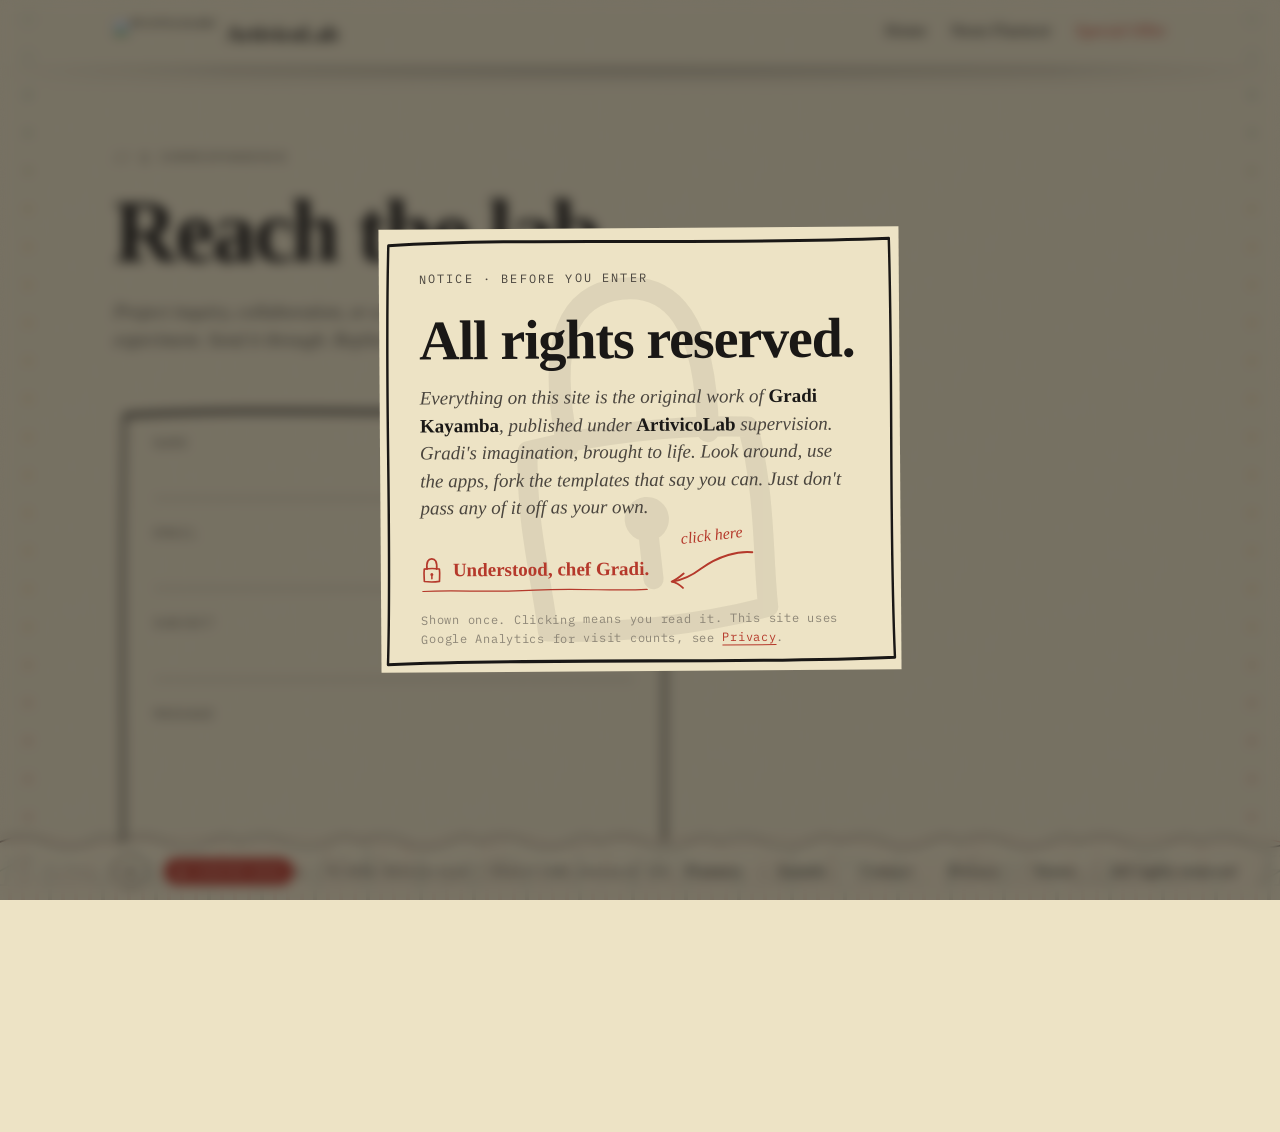
==== contact.html @ 4cc71adc "Sounds page SEO: title, description, structured data, FAQ, license Title and description written for" ====
<!DOCTYPE html>
<html lang="en">
<head>
    <!-- Google tag (gtag.js) -->
    <script async src="https://www.googletagmanager.com/gtag/js?id=G-WMW68GE9TM"></script>
    <script>
      window.dataLayer = window.dataLayer || [];
      function gtag(){dataLayer.push(arguments);}
      gtag('js', new Date());

      gtag('config', 'G-WMW68GE9TM');
    </script>

    <meta charset="UTF-8">
    <!-- IP-GATE:START Visitor Scan demo, launched by the visitor. See CLAUDE.md -->
    <script src="assets/js/ip-gate.js?v=20260930-1432"></script>
    <!-- IP-GATE:END -->
    <script>try{if(localStorage.getItem('artivicolab_gate_ack_v1')!=='1'){document.documentElement.classList.add('gate-pending');setTimeout(function(){document.documentElement.classList.remove('gate-pending')},6000)}}catch(e){}</script>
    <meta name="viewport" content="width=device-width, initial-scale=1.0">
    <meta name="description" content="Contact ArtivicoLab, Atlanta, Georgia–based web developer and programmer. Get in touch about static web apps, landing pages, or website templates.">
    <meta name="author" content="Gradi Kayamba">
    <meta name="geo.region" content="US-GA">
    <meta name="geo.placename" content="Atlanta, Georgia">
    <meta property="og:site_name" content="ArtivicoLab">
    <meta property="og:title" content="Contact, ArtivicoLab">
    <meta property="og:description" content="Reach the lab. Project inquiries, collaboration, and questions about published experiments.">
    <meta property="og:type" content="website">
    <meta property="og:url" content="https://artivicolab.com/contact.html">
    <meta property="og:image" content="https://artivicolab.com/assets/images/mascot.jpg">
    <meta property="og:locale" content="en_US">
    <title>Contact, ArtivicoLab</title>
    <link rel="canonical" href="https://artivicolab.com/contact.html">
    <link rel="icon" href="assets/images/logo.svg" type="image/svg+xml">
    <link rel="stylesheet" href="assets/css/normalize.css">
    <link rel="stylesheet" href="assets/css/styles.css?v=20260930-1432">
    <link rel="preconnect" href="https://fonts.googleapis.com">
    <link rel="preconnect" href="https://fonts.gstatic.com" crossorigin>
    <link href="https://fonts.googleapis.com/css2?family=Inter:wght@400;500;600;700&family=IBM+Plex+Mono:wght@400;500;600&display=swap" rel="stylesheet">
</head>
<body>
    <svg width="0" height="0" style="position:absolute" aria-hidden="true" focusable="false">
        <defs>
            <filter id="ink-jitter" x="-2%" y="-10%" width="104%" height="120%">
                <feTurbulence type="fractalNoise" baseFrequency="0.02" numOctaves="2" seed="3" result="noise">
                    <animate attributeName="baseFrequency" dur="2.4s" values="0.02;0.06;0.02" repeatCount="indefinite"/>
                </feTurbulence>
                <feDisplacementMap in="SourceGraphic" in2="noise" scale="2.4"/>
            </filter>
        </defs>
    </svg>

    <header class="header">
        <div class="container">
            <div class="logo">
                <a href="index.html">
                    <img src="assets/images/logo.svg" alt="ArtivicoLab">
                </a>
                <span class="logo-mark">ArtivicoLab</span>
            </div>
            <nav class="nav">
                <div class="hamburger" id="hamburger">
                    <span></span>
                    <span></span>
                    <span></span>
                </div>
                <div class="nav-menu" id="nav-menu">
                    <a href="index.html" class="ink-link">Home</a>
                    <a href="https://neonfluencer.artivicolab.com/" class="ink-link" target="_blank">Neon Fluencer</a>
                    <a href="https://offer.artivicolab.com" class="ink-link ink-link--warm" target="_blank">Special Offer</a>
                </div>
            </nav>
        </div>
    </header>

    <main class="container">
        <section class="contact-section">
            <p class="eyebrow">// § correspondence</p>
            <h1>Reach the lab.</h1>
            <p class="contact-intro">Project inquiry, collaboration, or a question about a published experiment. Send it through. Replies come from the maintainer.</p>
            <p class="contact-sent" id="contact-sent" hidden>Your mail app should be open with the message drafted. Hit send there and the lab has it.</p>
            <div class="contact-fallback" id="contact-fallback" hidden>
                <p>No mail app opened. Two other ways to send the same message:</p>
                <p>
                    <a id="contact-gmail" class="ink-link ink-link--warm" href="#" target="_blank" rel="noopener">Open in Gmail</a>
                    <span class="sep">&middot;</span>
                    <button type="button" id="contact-copy" class="ink-link contact-copy">Copy message and address</button>
                </p>
            </div>

            <form id="contact-form" class="contact-form" action="#" method="post" novalidate>
                <div class="form-group">
                    <label for="name">Name</label>
                    <input type="text" id="name" name="name" required autocomplete="name">
                </div>

                <div class="form-group">
                    <label for="email">Email</label>
                    <input type="email" id="email" name="email" required autocomplete="email">
                </div>

                <div class="form-group">
                    <label for="subject">Subject</label>
                    <input type="text" id="subject" name="subject" required>
                </div>

                <div class="form-group">
                    <label for="message">Message</label>
                    <textarea id="message" name="message" rows="5" required></textarea>
                </div>

                <button type="submit" class="submit-button">Submit</button>
                <p class="contact-hint">Submit opens your mail app with the message ready to send to the lab.</p>
            </form>
        </section>
    </main>

    <footer class="footer">
        <div class="beats-prog" aria-hidden="true"><div id="beatsProg"></div></div>
        <div class="container">
            <button class="beats-btn" id="beatsBtn" type="button" aria-label="Play beats" aria-pressed="false"><span id="beatsGlyph">&#9658;</span></button>
            <p class="footer-meta">&copy; 2026 ArtivicoLab &middot; Static-web research lab</p>
            <p class="footer-links">
                <a href="planners.html" class="ink-link">Planners</a>
                <span class="sep">&middot;</span>
                <a href="sounds.html" class="ink-link">Sounds</a>
                <span class="sep">&middot;</span>
                <a href="contact.html" class="ink-link">Contact</a>
                <span class="sep">&middot;</span>
                <a href="privacy.html" class="ink-link">Privacy</a>
                <span class="sep">&middot;</span>
                <a href="terms.html" class="ink-link">Terms</a>
                <span class="sep">&middot;</span>
                <a href="#" class="ink-link" data-gate-open>All rights reserved</a>
            </p>
        </div>
    </footer>

    <script src="assets/js/script.js?v=20260930-1432"></script>
    <script src="assets/js/hamburger.js?v=20260930-1432"></script>
    <script>
      // Submit hands the message to the visitor's mail app via mailto:.
      // If no mail app picks it up, a Gmail compose link and copy option appear.
      (function () {
        var TO = 'artivicolab@gmail.com';
        var form = document.getElementById('contact-form');
        var note = document.getElementById('contact-sent');
        var fallback = document.getElementById('contact-fallback');
        if (!form) return;

        form.addEventListener('submit', function (e) {
          e.preventDefault();
          if (!form.reportValidity()) return;
          var v = function (id) { return (document.getElementById(id).value || '').trim(); };
          var subject = v('subject') || 'Message from artivicolab.com';
          var body = 'Name: ' + v('name') + '\nEmail: ' + v('email') + '\n\n' + v('message');

          var mailto = 'mailto:' + TO + '?subject=' + encodeURIComponent(subject) + '&body=' + encodeURIComponent(body);
          var gmail = 'https://mail.google.com/mail/?view=cm&fs=1&to=' + encodeURIComponent(TO)
                    + '&su=' + encodeURIComponent(subject) + '&body=' + encodeURIComponent(body);

          var handed = false;
          var onBlur = function () { handed = true; };
          window.addEventListener('blur', onBlur);
          document.addEventListener('visibilitychange', onBlur);

          window.location.href = mailto;
          if (note) note.hidden = false;

          setTimeout(function () {
            window.removeEventListener('blur', onBlur);
            document.removeEventListener('visibilitychange', onBlur);
            if (handed || document.hidden) return;
            // Nothing took the mailto. Offer Gmail in the browser and a copy button.
            if (fallback) {
              fallback.hidden = false;
              var g = document.getElementById('contact-gmail');
              if (g) g.href = gmail;
              var c = document.getElementById('contact-copy');
              if (c) c.onclick = function () {
                var text = 'To: ' + TO + '\nSubject: ' + subject + '\n\n' + body;
                (navigator.clipboard ? navigator.clipboard.writeText(text) : Promise.reject())
                  .then(function () { c.textContent = 'Copied'; })
                  .catch(function () { c.textContent = 'Copy failed, select the text above'; });
              };
            }
          }, 1800);
        });
      })();
    </script>
    <script src="assets/js/gate.js?v=20260930-1432"></script>
    <script src="assets/js/beats.js?v=20260930-1432"></script>
</body>
</html>
---- assets/css/styles.css ----
/**
 * ArtivicoLab — canvas & ink stylesheet
 * Warm paper, bold serif display, hand-drawn SVG borders, hover-only ink animation.
 */

/* ─── Tokens ─────────────────────────────────────────────── */
:root {
    --paper:       #EDE3C5;
    --paper-warm:  #E5DAB7;
    --paper-card:  #F1E8CC;
    --ink:         #1A1816;
    --ink-soft:    #4A453E;
    --ink-faint:   #8C8576;
    --rule:        rgba(26, 24, 22, 0.16);
    --rule-strong: rgba(26, 24, 22, 0.42);
    --accent:      #B5392B;
    --accent-deep: #8A2818;
    --accent-cool: #2E5944;

    --font-sans:    'Inter', -apple-system, BlinkMacSystemFont, 'Segoe UI', sans-serif;
    --font-mono:    'IBM Plex Mono', ui-monospace, SFMono-Regular, Menlo, monospace;
    --font-display: 'Playfair Display', 'Times New Roman', Georgia, serif;

    --fs-xs:   12px;
    --fs-sm:   13px;
    --fs-md:   16px;
    --fs-lg:   19px;
    --fs-xl:   28px;
    --fs-2xl:  56px;
    --fs-3xl:  88px;

    --sp-xs: 8px;
    --sp-sm: 16px;
    --sp-md: 24px;
    --sp-lg: 40px;
    --sp-xl: 80px;

    --ease: cubic-bezier(.22,.61,.36,1);

    /* SVG card border — wobbly hand-drawn rectangle, stretches via preserveAspectRatio=none */
    --sketch-border:
        url("data:image/svg+xml;utf8,<svg xmlns='http://www.w3.org/2000/svg' viewBox='0 0 320 220' preserveAspectRatio='none'><path d='M6,8 C90,4 200,9 314,6 C316,80 313,150 316,214 C220,217 110,213 4,216 C7,150 3,80 6,8 Z' fill='none' stroke='%231A1816' stroke-width='1.5' stroke-linejoin='round' stroke-linecap='round'/></svg>");

    --sketch-border-hover:
        url("data:image/svg+xml;utf8,<svg xmlns='http://www.w3.org/2000/svg' viewBox='0 0 320 220' preserveAspectRatio='none'><path d='M5,9 C95,3 205,11 315,5 C317,82 312,150 317,215 C218,219 108,212 3,217 C8,148 2,82 5,9 Z' fill='none' stroke='%23B5392B' stroke-width='2' stroke-linejoin='round' stroke-linecap='round'/></svg>");

    /* Same hand-drawn frame, recolored, for the mascot's beat-synced color cycle */
    --sketch-border-green:
        url("data:image/svg+xml;utf8,<svg xmlns='http://www.w3.org/2000/svg' viewBox='0 0 320 220' preserveAspectRatio='none'><path d='M6,8 C90,4 200,9 314,6 C316,80 313,150 316,214 C220,217 110,213 4,216 C7,150 3,80 6,8 Z' fill='none' stroke='%232E5944' stroke-width='2' stroke-linejoin='round' stroke-linecap='round'/></svg>");
    --sketch-border-gold:
        url("data:image/svg+xml;utf8,<svg xmlns='http://www.w3.org/2000/svg' viewBox='0 0 320 220' preserveAspectRatio='none'><path d='M6,8 C90,4 200,9 314,6 C316,80 313,150 316,214 C220,217 110,213 4,216 C7,150 3,80 6,8 Z' fill='none' stroke='%23C99A2E' stroke-width='2' stroke-linejoin='round' stroke-linecap='round'/></svg>");
    --sketch-border-violet:
        url("data:image/svg+xml;utf8,<svg xmlns='http://www.w3.org/2000/svg' viewBox='0 0 320 220' preserveAspectRatio='none'><path d='M6,8 C90,4 200,9 314,6 C316,80 313,150 316,214 C220,217 110,213 4,216 C7,150 3,80 6,8 Z' fill='none' stroke='%236B4FA0' stroke-width='2' stroke-linejoin='round' stroke-linecap='round'/></svg>");

    /* Hand-drawn underline (wobbly horizontal stroke) */
    --sketch-underline:
        url("data:image/svg+xml;utf8,<svg xmlns='http://www.w3.org/2000/svg' viewBox='0 0 200 10' preserveAspectRatio='none'><path d='M2,5 C30,2 60,8 100,4 C140,1 170,7 198,4' fill='none' stroke='%231A1816' stroke-width='1.5' stroke-linecap='round'/></svg>");

    --sketch-underline-warm:
        url("data:image/svg+xml;utf8,<svg xmlns='http://www.w3.org/2000/svg' viewBox='0 0 200 10' preserveAspectRatio='none'><path d='M2,5 C30,2 60,8 100,4 C140,1 170,7 198,4' fill='none' stroke='%23B5392B' stroke-width='2' stroke-linecap='round'/></svg>");
}

@media (prefers-color-scheme: dark) {
    :root {
        --paper:       #1A1614;
        --paper-warm:  #221C18;
        --paper-card:  #221C18;
        --ink:         #ECE3CC;
        --ink-soft:    #B5AC95;
        --ink-faint:   #6E6757;
        --rule:        rgba(236, 227, 204, 0.18);
        --rule-strong: rgba(236, 227, 204, 0.42);
        --accent:      #E76F5C;
        --accent-deep: #D04F3B;

        --sketch-border:
            url("data:image/svg+xml;utf8,<svg xmlns='http://www.w3.org/2000/svg' viewBox='0 0 320 220' preserveAspectRatio='none'><path d='M6,8 C90,4 200,9 314,6 C316,80 313,150 316,214 C220,217 110,213 4,216 C7,150 3,80 6,8 Z' fill='none' stroke='%23ECE3CC' stroke-width='1.5' stroke-linejoin='round' stroke-linecap='round'/></svg>");
        --sketch-border-hover:
            url("data:image/svg+xml;utf8,<svg xmlns='http://www.w3.org/2000/svg' viewBox='0 0 320 220' preserveAspectRatio='none'><path d='M5,9 C95,3 205,11 315,5 C317,82 312,150 317,215 C218,219 108,212 3,217 C8,148 2,82 5,9 Z' fill='none' stroke='%23E76F5C' stroke-width='2' stroke-linejoin='round' stroke-linecap='round'/></svg>");
        --sketch-underline:
            url("data:image/svg+xml;utf8,<svg xmlns='http://www.w3.org/2000/svg' viewBox='0 0 200 10' preserveAspectRatio='none'><path d='M2,5 C30,2 60,8 100,4 C140,1 170,7 198,4' fill='none' stroke='%23ECE3CC' stroke-width='1.5' stroke-linecap='round'/></svg>");
        --sketch-underline-warm:
            url("data:image/svg+xml;utf8,<svg xmlns='http://www.w3.org/2000/svg' viewBox='0 0 200 10' preserveAspectRatio='none'><path d='M2,5 C30,2 60,8 100,4 C140,1 170,7 198,4' fill='none' stroke='%23E76F5C' stroke-width='2' stroke-linecap='round'/></svg>");
    }
}

/* ─── Base ───────────────────────────────────────────────── */
* { box-sizing: border-box; margin: 0; padding: 0; }
html, body { overflow-x: hidden; max-width: 100vw; }
html { scroll-behavior: smooth; }

body {
    font-family: var(--font-sans);
    font-size: var(--fs-md);
    line-height: 1.6;
    color: var(--ink);
    background-color: var(--paper);
    /* Subtle paper grain via SVG noise */
    background-image: url("data:image/svg+xml;utf8,<svg xmlns='http://www.w3.org/2000/svg' width='200' height='200'><filter id='n'><feTurbulence type='fractalNoise' baseFrequency='0.85' numOctaves='2' stitchTiles='stitch'/><feColorMatrix values='0 0 0 0 0.10  0 0 0 0 0.08  0 0 0 0 0.04  0 0 0 0.08 0'/></filter><rect width='100%25' height='100%25' filter='url(%23n)'/></svg>");

    /* Make space for the sticky (fixed) footer so content isn't covered */
    padding-bottom: 64px;
}

a { color: var(--ink); text-decoration: none; }

img { max-width: 100%; height: auto; display: block; }

.container {
    width: 100%;
    max-width: 1100px;
    margin: 0 auto;
    padding: 0 var(--sp-md);
}

.canvas { padding-top: var(--sp-md); padding-bottom: var(--sp-xl); }

/* ─── Header ─────────────────────────────────────────────── */
.header {
    background-color: transparent;
    padding: var(--sp-sm) 0;
    position: sticky;
    top: 0;
    z-index: 100;
    backdrop-filter: blur(6px);
}

.header::after {
    content: "";
    position: absolute;
    left: 0;
    right: 0;
    bottom: 0;
    height: 1px;
    background: linear-gradient(90deg, transparent 0%, var(--rule-strong) 18%, var(--rule-strong) 82%, transparent 100%);
}

/* Soft ink shadow falling from the header onto the page */
.header::before {
    content: "";
    position: absolute;
    left: 0;
    right: 0;
    top: 100%;
    height: 22px;
    pointer-events: none;
    background:
        radial-gradient(60% 100% at 50% 0%, rgba(26, 24, 22, 0.16), rgba(26, 24, 22, 0) 70%),
        linear-gradient(180deg, rgba(26, 24, 22, 0.10), rgba(26, 24, 22, 0) 100%);
    /* Fade the ends so the shadow has no hard edges */
    -webkit-mask-image: linear-gradient(90deg, transparent 0%, #000 18%, #000 82%, transparent 100%);
    mask-image: linear-gradient(90deg, transparent 0%, #000 18%, #000 82%, transparent 100%);
}

.header .container {
    display: flex;
    justify-content: space-between;
    align-items: center;
}

.logo {
    display: flex;
    align-items: center;
    gap: 10px;
}

.logo a { line-height: 0; }
.logo img { height: 28px; width: auto; }

.logo-mark {
    font-family: var(--font-display);
    font-weight: 700;
    font-size: 22px;
    letter-spacing: -0.01em;
    color: var(--ink);
}

/* ─── Navigation ─────────────────────────────────────────── */
.nav {
    display: flex;
    align-items: center;
    position: relative;
}

.nav-menu {
    display: flex;
    align-items: center;
    gap: var(--sp-md);
}

/* Hand-drawn underlined "ink links" — underline draws in on hover */
.ink-link {
    position: relative;
    font-family: var(--font-display);
    font-weight: 400;
    font-size: 17px;
    color: var(--ink);
    padding-bottom: 6px;
    background-image: var(--sketch-underline);
    background-repeat: no-repeat;
    background-position: 0 100%;
    background-size: 0% 6px;
    transition: background-size 0.45s var(--ease), color 0.2s var(--ease);
}

.ink-link:hover {
    background-size: 100% 6px;
    color: var(--ink);
}

.ink-link--warm {
    color: var(--accent);
    background-image: var(--sketch-underline-warm);
}

.ink-link--warm:hover { color: var(--accent-deep); }

.hamburger {
    display: none;
    flex-direction: column;
    cursor: pointer;
    padding: 5px;
    gap: 4px;
}

.hamburger span {
    width: 22px;
    height: 2px;
    background-color: var(--ink);
    transition: 0.2s;
}

.hamburger.active span:nth-child(1) { transform: rotate(-45deg) translate(-4px, 5px); }
.hamburger.active span:nth-child(2) { opacity: 0; }
.hamburger.active span:nth-child(3) { transform: rotate(45deg) translate(-4px, -5px); }

/* ─── Intro (hero) ───────────────────────────────────────── */
.intro {
    padding: var(--sp-xl) 0 var(--sp-lg);
    position: relative;
    display: grid;
    grid-template-columns: minmax(0, 1.35fr) minmax(0, 1fr);
    gap: var(--sp-lg);
    align-items: center;
}

.intro-text { min-width: 0; }

.intro-mascot {
    position: relative;
    margin: 0;
    align-self: center;
    justify-self: center;
    max-width: 460px;
    width: 100%;
    padding: 18px 18px 14px;
    background-image: var(--sketch-border);
    background-repeat: no-repeat;
    background-size: 100% 100%;
    transition: transform 0.6s var(--ease), background-image 0.2s var(--ease);
    overflow: visible;
}

.intro-mascot img {
    width: 100%;
    height: auto;
    display: block;
    transition: filter 0.2s var(--ease);
}

.intro-mascot:hover {
    transform: rotate(-0.6deg);
    background-image: var(--sketch-border-hover);
}
.intro-mascot:hover img { filter: url(#ink-jitter); }

/* While the beats player is running, the frame bops on the beat and the
   SAME hand-drawn border cycles through the site's accent colors, no extra
   ring added around it. background-image can't be smoothly interpolated,
   so mascot-recolor jumps between four recolored copies of the existing
   --sketch-border SVG at each quarter-beat, using steps(1) to hold each
   color instead of trying (and failing) to fade between images.
   transition is switched off here because a transition and a keyframe
   animation fighting over the same `transform` property is what made the
   motion stutter instead of read as a wave. */
html.sound-playing .intro-mascot {
    transition: none;
    transform-origin: 50% 50%;
    animation:
        mascot-wave calc(var(--beat, 0.714s) * 2) ease-in-out infinite,
        mascot-recolor calc(var(--beat, 0.714s) * 6) steps(1) infinite;
}

@keyframes mascot-wave {
    0%, 100% { transform: rotate(-0.6deg) translateY(0)    scale(1); }
    25%      { transform: rotate(0.9deg)  translateY(-3px) scale(1.012); }
    50%      { transform: rotate(-0.3deg) translateY(1px)  scale(0.996); }
    75%      { transform: rotate(0.7deg)  translateY(-2px) scale(1.008); }
}

@keyframes mascot-recolor {
    0%   { background-image: var(--sketch-border-hover); }
    25%  { background-image: var(--sketch-border-green); }
    50%  { background-image: var(--sketch-border-gold); }
    75%  { background-image: var(--sketch-border-violet); }
    100% { background-image: var(--sketch-border-hover); }
}

@media (prefers-reduced-motion: reduce) {
    html.sound-playing .intro-mascot { animation: none; transition: transform 0.6s var(--ease), background-image 0.2s var(--ease); }
}

.mascot-caption {
    margin-top: var(--sp-sm);
    text-align: center;
    display: flex;
    flex-direction: column;
    gap: 4px;
}

.mascot-caption-tag {
    font-family: var(--font-mono);
    font-size: 11px;
    text-transform: uppercase;
    letter-spacing: 0.18em;
    color: var(--ink-faint);
}

.mascot-caption-tag em {
    font-style: italic;
    text-transform: none;
    letter-spacing: 0;
    color: var(--ink-soft);
}

.mascot-caption-line {
    font-family: var(--font-display);
    font-style: italic;
    font-size: var(--fs-md);
    color: var(--ink-soft);
    letter-spacing: 0.005em;
}

/* ─── Smoke wisps drifting around the mascot border ──────── */
.smoke {
    position: absolute;
    width: 48px;
    height: 120px;
    pointer-events: none;
    opacity: 0;
    background-repeat: no-repeat;
    background-position: center;
    background-size: contain;
    background-image: url("data:image/svg+xml;utf8,<svg xmlns='http://www.w3.org/2000/svg' viewBox='0 0 40 120'><path d='M20,118 C10,100 30,82 20,64 C10,46 30,28 20,10 C18,7 22,4 20,2' fill='none' stroke='%231A1816' stroke-width='1.4' stroke-linecap='round'/></svg>");
    will-change: transform, opacity;
}

/* Slightly varied wisp shape for visual rhythm */
.smoke--t2,
.smoke--r2,
.smoke--b2,
.smoke--l2 {
    background-image: url("data:image/svg+xml;utf8,<svg xmlns='http://www.w3.org/2000/svg' viewBox='0 0 40 120'><path d='M22,118 C32,98 14,80 22,62 C32,42 14,24 22,6' fill='none' stroke='%231A1816' stroke-width='1.2' stroke-linecap='round'/></svg>");
}

/* Top edge — drift upward */
.smoke--t1 { top: -100px; left: 15%;  animation: smoke-up 7s 0.0s infinite ease-out; }
.smoke--t2 { top: -110px; left: 45%;  animation: smoke-up 8s 1.4s infinite ease-out; }
.smoke--t3 { top: -100px; left: 72%;  animation: smoke-up 6.5s 2.6s infinite ease-out; }

/* Right edge — drift up-right */
.smoke--r1 { top: 20%;    right: -50px; animation: smoke-right 9s 0.6s infinite ease-out; }
.smoke--r2 { bottom: 25%; right: -50px; animation: smoke-right 8.5s 3.2s infinite ease-out; }

/* Bottom edge — drift downward */
.smoke--b1 { bottom: -110px; left: 25%;  transform: scaleY(-1); animation: smoke-down 8s 1.0s infinite ease-out; }
.smoke--b2 { bottom: -100px; left: 65%;  transform: scaleY(-1); animation: smoke-down 7.5s 3.8s infinite ease-out; }

/* Left edge — drift up-left */
.smoke--l1 { top: 30%;    left: -50px; animation: smoke-left 9.5s 1.8s infinite ease-out; }
.smoke--l2 { bottom: 18%; left: -50px; animation: smoke-left 8s 4.2s infinite ease-out; }

@keyframes smoke-up {
    0%   { opacity: 0;    transform: translateY(0)    scale(0.85); }
    18%  { opacity: 0.45; }
    65%  { opacity: 0.3;  }
    100% { opacity: 0;    transform: translateY(-90px) scale(1.25); }
}

@keyframes smoke-down {
    0%   { opacity: 0;    transform: scaleY(-1) translateY(0)    scale(0.85); }
    18%  { opacity: 0.4;  }
    100% { opacity: 0;    transform: scaleY(-1) translateY(-90px) scale(1.2); }
}

@keyframes smoke-right {
    0%   { opacity: 0;    transform: rotate(90deg)  translateY(0)    scale(0.85); }
    18%  { opacity: 0.4;  }
    100% { opacity: 0;    transform: rotate(90deg)  translateY(-80px) scale(1.2); }
}

@keyframes smoke-left {
    0%   { opacity: 0;    transform: rotate(-90deg) translateY(0)    scale(0.85); }
    18%  { opacity: 0.4;  }
    100% { opacity: 0;    transform: rotate(-90deg) translateY(-80px) scale(1.2); }
}

@media (prefers-reduced-motion: reduce) {
    .smoke { animation: none; opacity: 0; }
}

.eyebrow {
    font-family: var(--font-mono);
    font-size: var(--fs-xs);
    text-transform: uppercase;
    letter-spacing: 0.18em;
    color: var(--ink-soft);
    margin-bottom: var(--sp-md);
}

.display {
    font-family: var(--font-display);
    font-weight: 900;
    font-size: var(--fs-3xl);
    line-height: 0.95;
    letter-spacing: -0.025em;
    color: var(--ink);
    margin-bottom: var(--sp-lg);
}

.display:hover { filter: url(#ink-jitter); }

.lede,
.contact-intro {
    font-family: var(--font-display);
    font-style: italic;
    font-size: var(--fs-lg);
    line-height: 1.45;
    color: var(--ink-soft);
    max-width: 56ch;
    margin-bottom: var(--sp-md);
}

.signature {
    font-family: var(--font-display);
    font-style: italic;
    font-size: var(--fs-md);
    color: var(--ink-faint);
}

/* ─── Section headings ───────────────────────────────────── */
.section-heading {
    font-family: var(--font-display);
    font-weight: 700;
    font-size: var(--fs-xl);
    color: var(--ink);
    margin-top: var(--sp-xl);
    margin-bottom: var(--sp-xs);
    padding-top: var(--sp-md);
    border-top: 1px solid var(--rule);
    display: flex;
    align-items: baseline;
    gap: var(--sp-md);
    flex-wrap: wrap;
    letter-spacing: -0.01em;
}

.section-tag {
    font-family: var(--font-mono);
    font-size: var(--fs-xs);
    text-transform: uppercase;
    letter-spacing: 0.18em;
    color: var(--ink-faint);
    font-weight: 500;
}

.section-title {
    background-image: var(--sketch-underline);
    background-repeat: no-repeat;
    background-position: 0 100%;
    background-size: 0% 8px;
    padding-bottom: 8px;
    transition: background-size 0.6s var(--ease);
}

.section-heading:hover .section-title { background-size: 100% 8px; }

.section-sub {
    color: var(--ink-soft);
    font-family: var(--font-display);
    font-style: italic;
    font-size: var(--fs-md);
    margin-bottom: var(--sp-md);
    max-width: 60ch;
}

/* ─── Services (sketch cards) ────────────────────────────── */
.services { margin-bottom: var(--sp-lg); }

.services-grid {
    display: grid;
    grid-template-columns: repeat(auto-fit, minmax(280px, 1fr));
    gap: var(--sp-md);
    margin-top: var(--sp-md);
}

.sketch-card {
    position: relative;
    padding: var(--sp-md) var(--sp-md) var(--sp-md);
    background: transparent;
    background-image: var(--sketch-border);
    background-repeat: no-repeat;
    background-size: 100% 100%;
    transition: background-image 0.2s var(--ease), transform 0.3s var(--ease);
}

.sketch-card:hover {
    background-image: var(--sketch-border-hover);
    transform: translateY(-3px) rotate(-0.3deg);
}

.sketch-card:nth-child(3n+2) { transform: rotate(0.4deg); }
.sketch-card:nth-child(3n+3) { transform: rotate(-0.3deg); }
.sketch-card:nth-child(3n+2):hover { transform: translateY(-3px) rotate(0deg); }
.sketch-card:nth-child(3n+3):hover { transform: translateY(-3px) rotate(0.2deg); }

.card-corner {
    position: absolute;
    top: 12px;
    right: 18px;
    font-family: var(--font-display);
    font-style: italic;
    font-size: 22px;
    color: var(--ink-faint);
}

.sketch-card h3 {
    font-family: var(--font-display);
    font-weight: 700;
    font-size: 26px;
    color: var(--ink);
    margin-bottom: var(--sp-xs);
    letter-spacing: -0.01em;
}

.sketch-card:hover h3 { filter: url(#ink-jitter); }

.sketch-card p {
    color: var(--ink-soft);
    font-size: var(--fs-md);
    line-height: 1.55;
}

/* ─── Gallery ────────────────────────────────────────────── */
.gallery-section { margin-bottom: var(--sp-lg); }

.gallery {
    display: grid;
    grid-template-columns: repeat(auto-fill, minmax(300px, 1fr));
    gap: var(--sp-md);
    margin-top: var(--sp-md);
}

.gallery-item {}

.card {
    display: block;
    position: relative;
    padding: 14px;
    background: transparent;
    background-image: var(--sketch-border);
    background-repeat: no-repeat;
    background-size: 100% 100%;
    height: 100%;
    transition: background-image 0.2s var(--ease), transform 0.3s var(--ease);
}

.gallery-item:nth-child(4n+1) .card { transform: rotate(-0.3deg); }
.gallery-item:nth-child(4n+2) .card { transform: rotate(0.4deg); }
.gallery-item:nth-child(4n+3) .card { transform: rotate(-0.2deg); }
.gallery-item:nth-child(4n+4) .card { transform: rotate(0.3deg); }

.card:hover,
.card.touch-active {
    background-image: var(--sketch-border-hover);
    transform: translateY(-4px) rotate(0deg);
    text-decoration: none;
}

.card-image {
    position: relative;
    height: 180px;
    overflow: hidden;
    background-color: var(--paper-warm);
    margin-bottom: var(--sp-sm);
}

.card-image img {
    width: 100%;
    height: 100%;
    object-fit: cover;
    transition: transform 0.6s var(--ease), filter 0.4s var(--ease);
    filter: saturate(0.85) contrast(0.96);
}

.card:hover .card-image img,
.card.touch-active .card-image img {
    transform: scale(1.04);
    filter: saturate(1) contrast(1);
}

.card-badge {
    position: absolute;
    top: 10px;
    left: 10px;
    padding: 4px 10px;
    font-family: var(--font-mono);
    font-size: 10px;
    font-weight: 600;
    letter-spacing: 0.16em;
    text-transform: uppercase;
    color: var(--paper);
    background-color: var(--ink);
}

.card-badge--app { background-color: var(--accent); }
.card-badge--template { background-color: var(--ink); }

.card-content { padding: 0 var(--sp-xs) var(--sp-xs); }

.card-header {
    display: flex;
    justify-content: space-between;
    align-items: baseline;
    margin-bottom: 6px;
    gap: var(--sp-sm);
}

.card-header h3 {
    font-family: var(--font-display);
    font-weight: 700;
    font-size: 22px;
    color: var(--ink);
    margin: 0;
    letter-spacing: -0.01em;
    line-height: 1.15;
}

.card:hover .card-header h3 { filter: url(#ink-jitter); }

.card-date {
    font-family: var(--font-mono);
    font-size: 11px;
    color: var(--ink-faint);
    white-space: nowrap;
    letter-spacing: 0.12em;
}

.card-content p {
    color: var(--ink-soft);
    font-size: var(--fs-sm);
    line-height: 1.5;
    margin-bottom: var(--sp-sm);
}

.card-tech-preview {
    display: flex;
    flex-wrap: wrap;
    gap: 6px;
}

.tech-badge {
    font-family: var(--font-mono);
    font-size: 10px;
    letter-spacing: 0.12em;
    text-transform: uppercase;
    padding: 2px 8px;
    border: 1px solid var(--rule-strong);
    color: var(--ink-soft);
    background: transparent;
}

.tech-badge.more {
    border-style: dashed;
    color: var(--ink-faint);
}

/* ─── Showcase page ──────────────────────────────────────── */
.showcase-details {
    padding-top: var(--sp-lg);
    padding-bottom: var(--sp-md);
}

.showcase-details h1 {
    font-family: var(--font-display);
    font-weight: 900;
    font-size: var(--fs-2xl);
    color: var(--ink);
    margin-bottom: var(--sp-sm);
    letter-spacing: -0.02em;
    line-height: 1.0;
}

.showcase-details .description {
    color: var(--ink-soft);
    font-family: var(--font-display);
    font-style: italic;
    font-size: var(--fs-lg);
    line-height: 1.45;
    max-width: 60ch;
    margin-bottom: var(--sp-lg);
}

.metadata-container {
    position: relative;
    padding: var(--sp-md);
    background-image: var(--sketch-border);
    background-repeat: no-repeat;
    background-size: 100% 100%;
    margin-bottom: var(--sp-lg);
}

.metadata-header {
    display: flex;
    justify-content: space-between;
    align-items: baseline;
    border-bottom: 1px dashed var(--rule);
    padding-bottom: var(--sp-sm);
    margin-bottom: var(--sp-md);
    gap: var(--sp-sm);
    flex-wrap: wrap;
}

.metadata-header h3 {
    font-family: var(--font-display);
    font-weight: 700;
    font-size: var(--fs-lg);
    color: var(--ink);
    letter-spacing: -0.005em;
}

.created-date {
    font-family: var(--font-mono);
    font-size: var(--fs-xs);
    color: var(--ink-faint);
    letter-spacing: 0.1em;
}

.metadata-grid {
    display: grid;
    grid-template-columns: repeat(auto-fit, minmax(180px, 1fr));
    gap: var(--sp-md);
}

.metadata-label {
    font-family: var(--font-mono);
    font-size: var(--fs-xs);
    text-transform: uppercase;
    letter-spacing: 0.12em;
    color: var(--ink-faint);
    margin-bottom: 4px;
}

.metadata-value {
    color: var(--ink);
    font-size: var(--fs-md);
    font-family: var(--font-display);
}

.tech-stack {
    display: flex;
    flex-wrap: wrap;
    gap: 6px;
}

.tech-tag {
    font-family: var(--font-mono);
    font-size: 11px;
    letter-spacing: 0.1em;
    text-transform: uppercase;
    padding: 3px 10px;
    border: 1px solid var(--rule-strong);
    color: var(--ink-soft);
}

.back-button {
    position: relative;
    display: inline-block;
    font-family: var(--font-display);
    font-size: 17px;
    padding: 6px 0;
    color: var(--ink);
    background-image: var(--sketch-underline);
    background-repeat: no-repeat;
    background-position: 0 100%;
    background-size: 100% 6px;
    transition: color 0.2s var(--ease);
}

.back-button:hover { color: var(--accent); background-image: var(--sketch-underline-warm); }

/* ─── Template preview frame ─────────────────────────────── */
.frame-section {
    width: 100%;
    border-top: 1px solid var(--rule);
    border-bottom: 1px solid var(--rule);
    background-color: var(--paper-warm);
}

.frame-bar {
    display: flex;
    justify-content: space-between;
    align-items: center;
    gap: var(--sp-sm);
    padding: 10px var(--sp-md);
    border-bottom: 1px solid var(--rule);
    background-color: var(--paper);
}
.frame-bar-left, .frame-bar-right { display: flex; align-items: center; gap: 10px; }
.frame-bar-right { gap: var(--sp-md); }

.frame-dot {
    width: 10px; height: 10px; border-radius: 50%;
    border: 1.5px solid var(--rule-strong);
}
.frame-dot:nth-child(1) { background-color: var(--accent); border-color: var(--accent); }

.frame-name {
    margin-left: 6px;
    font-family: var(--font-mono);
    font-size: var(--fs-xs);
    letter-spacing: 0.1em;
    text-transform: uppercase;
    color: var(--ink-soft);
}

.frame-btn {
    font-family: var(--font-display);
    font-weight: 700;
    font-size: 16px;
    padding: 6px 14px;
    background-color: var(--ink);
    color: var(--paper);
    border: 0;
    cursor: pointer;
    transition: background-color 0.2s var(--ease);
}
.frame-btn:hover { background-color: var(--accent); }

.frame-viewport { width: 100%; }

.website-frame {
    width: 100%;
    height: 85vh;
    min-height: 520px;
    border: 0;
    display: block;
    background: var(--paper-card);
}

/* Full view: the frame takes the whole viewport, bar stays on top */
.frame-section.is-full {
    position: fixed;
    inset: 0;
    z-index: 900;
    display: flex;
    flex-direction: column;
    border: 0;
    background-color: var(--paper);
}
.frame-section.is-full .frame-viewport { flex: 1; min-height: 0; }
.frame-section.is-full .website-frame { height: 100%; min-height: 0; }
body.frame-full-open { overflow: hidden; }
body.frame-full-open .footer { display: none; }

@media (max-width: 768px) {
    .frame-name { display: none; }
    .frame-bar-right { gap: var(--sp-sm); }
    .website-frame { height: 70vh; min-height: 420px; }
}

/* ─── Contact page ───────────────────────────────────────── */
.contact-section { padding: var(--sp-xl) 0 var(--sp-lg); }

.contact-section h1 {
    font-family: var(--font-display);
    font-weight: 900;
    font-size: var(--fs-3xl);
    color: var(--ink);
    margin-bottom: var(--sp-md);
    letter-spacing: -0.025em;
    line-height: 0.95;
}

.contact-section h1:hover { filter: url(#ink-jitter); }

.contact-intro { margin-bottom: var(--sp-lg); }
.contact-hint {
    margin-top: var(--sp-sm);
    font-family: var(--font-mono);
    font-size: var(--fs-xs);
    letter-spacing: 0.04em;
    color: var(--ink-faint);
}

.contact-fallback {
    margin: calc(-1 * var(--sp-sm)) 0 var(--sp-lg);
    padding: 12px 16px;
    max-width: 560px;
    font-family: var(--font-mono);
    font-size: var(--fs-sm);
    letter-spacing: 0.04em;
    color: var(--ink-soft);
    background-image: var(--sketch-border-hover);
    background-repeat: no-repeat;
    background-size: 100% 100%;
}
.contact-fallback p { margin-bottom: 8px; }
.contact-fallback .sep { margin: 0 8px; color: var(--ink-faint); }
.contact-copy { background: transparent; border: 0; cursor: pointer; font-size: 15px; }

.contact-sent {
    margin: calc(-1 * var(--sp-md)) 0 var(--sp-lg);
    padding: 12px 16px;
    max-width: 560px;
    font-family: var(--font-mono);
    font-size: var(--fs-sm);
    letter-spacing: 0.04em;
    color: var(--accent-cool);
    background-image: var(--sketch-border);
    background-repeat: no-repeat;
    background-size: 100% 100%;
}

.contact-form {
    position: relative;
    max-width: 560px;
    padding: var(--sp-lg);
    background-image: var(--sketch-border);
    background-repeat: no-repeat;
    background-size: 100% 100%;
}

.form-group { margin-bottom: var(--sp-md); }

.form-group label {
    display: block;
    font-family: var(--font-mono);
    font-size: var(--fs-xs);
    text-transform: uppercase;
    letter-spacing: 0.14em;
    color: var(--ink-soft);
    margin-bottom: 6px;
}

.form-group input,
.form-group textarea {
    width: 100%;
    padding: 10px 0;
    border: 0;
    border-bottom: 1.5px solid var(--rule-strong);
    background-color: transparent;
    color: var(--ink);
    font-family: var(--font-sans);
    font-size: var(--fs-md);
    transition: border-color 0.2s var(--ease);
}

.form-group input:focus,
.form-group textarea:focus {
    outline: 0;
    border-bottom-color: var(--accent);
}

.form-group textarea { resize: vertical; min-height: 100px; font-family: inherit; }

.submit-button {
    position: relative;
    font-family: var(--font-display);
    font-weight: 700;
    font-size: 19px;
    padding: 10px 0;
    background-color: transparent;
    color: var(--ink);
    border: 0;
    cursor: pointer;
    background-image: var(--sketch-underline);
    background-repeat: no-repeat;
    background-position: 0 100%;
    background-size: 0% 6px;
    transition: background-size 0.45s var(--ease), color 0.2s var(--ease);
}

.submit-button:hover {
    background-size: 100% 6px;
    color: var(--accent);
    background-image: var(--sketch-underline-warm);
}

/* ─── Legal pages (privacy, terms) ───────────────────────── */
.legal { padding-bottom: var(--sp-xl); }

.legal-section {
    padding: var(--sp-xl) 0 var(--sp-lg);
    max-width: 68ch;
}

.legal-heading {
    font-family: var(--font-display);
    font-weight: 900;
    font-size: var(--fs-3xl);
    color: var(--ink);
    line-height: 0.95;
    letter-spacing: -0.02em;
    margin-bottom: var(--sp-xs);
}

.legal-heading:hover { filter: url(#ink-jitter); }

.legal-updated {
    font-family: var(--font-mono);
    font-size: var(--fs-xs);
    text-transform: uppercase;
    letter-spacing: 0.14em;
    color: var(--ink-faint);
    margin-bottom: var(--sp-lg);
}

.legal-section h2 {
    font-family: var(--font-display);
    font-weight: 700;
    font-size: 26px;
    color: var(--ink);
    margin-top: var(--sp-lg);
    margin-bottom: var(--sp-xs);
    letter-spacing: -0.01em;
}

.legal-section p {
    color: var(--ink-soft);
    font-size: var(--fs-md);
    line-height: 1.65;
    margin-bottom: var(--sp-sm);
}

.legal-section p strong {
    color: var(--ink);
    font-weight: 600;
}

.legal-section code {
    font-family: var(--font-mono);
    font-size: 0.9em;
    padding: 1px 6px;
    background-color: rgba(26, 24, 22, 0.06);
    border-radius: var(--radius-sm);
    color: var(--ink);
}

/* ─── Footer ─────────────────────────────────────────────── */
.footer {
    /* Sticky to viewport bottom — always visible while scrolling */
    position: fixed;
    bottom: 0;
    left: 0;
    right: 0;
    z-index: 90;
    border-top: 0;
    padding: 12px 0;
    background-color: var(--paper);
    backdrop-filter: blur(6px);
}

.footer .container {
    display: flex;
    justify-content: space-between;
    align-items: center;
    flex-wrap: nowrap;
    gap: var(--sp-sm);
}
.footer-links { white-space: nowrap; }
.footer-meta { white-space: nowrap; }
.footer .ink-link { font-size: 15px; }
@media (max-width: 900px) {
    .footer .container { flex-wrap: wrap; }
    .footer-links { white-space: normal; }
}

.footer-meta,
.footer-links {
    font-family: var(--font-mono);
    font-size: var(--fs-xs);
    color: var(--ink-soft);
    letter-spacing: 0.06em;
}

.footer .sep { margin: 0 6px; color: var(--ink-faint); }

/* Footer watermark wave */
.footer { position: fixed; overflow: hidden; }
.footer .container { position: relative; z-index: 1; }

.footer-wave {
    position: absolute;
    left: 0;
    right: 0;
    top: 50%;
    transform: translateY(-50%);
    pointer-events: none;
    z-index: 0;
    overflow: hidden;
    white-space: nowrap;
}
.footer-wave-track {
    display: inline-flex;
    gap: 48px;
    padding-right: 48px;
    animation: fw-scroll 60s linear infinite;
    will-change: transform;
}
.fw-word {
    display: inline-block;
    font-family: var(--font-display);
    font-style: italic;
    font-weight: 900;
    font-size: 46px;
    line-height: 1;
    letter-spacing: -0.01em;
    color: var(--ink);
    opacity: 0.06;
    animation: fw-bob 2.6s ease-in-out infinite;
    animation-delay: calc(var(--i) * -0.26s);
}
@keyframes fw-scroll { from { transform: translateX(0); } to { transform: translateX(-50%); } }
@keyframes fw-bob {
    0%, 100% { transform: translateY(5px) rotate(-1.5deg); }
    50%      { transform: translateY(-5px) rotate(1.5deg); }
}
/* Footer wavy top edge: two hand-drawn wave strokes drifting at different speeds */
.footer { overflow: visible; }
.footer-edge {
    position: absolute;
    left: 0; right: 0;
    top: -9px;
    height: 18px;
    pointer-events: none;
    z-index: 3;
    background-image:
        url("data:image/svg+xml;utf8,<svg xmlns='http://www.w3.org/2000/svg' viewBox='0 0 120 18' preserveAspectRatio='none'><path d='M0,9 C15,2 30,2 45,9 S75,16 90,9 S105,2 120,9' fill='none' stroke='%231A1816' stroke-width='1.6' stroke-linecap='round' opacity='0.55'/></svg>"),
        url("data:image/svg+xml;utf8,<svg xmlns='http://www.w3.org/2000/svg' viewBox='0 0 160 18' preserveAspectRatio='none'><path d='M0,9 C20,4 40,4 60,9 S100,14 120,9 S140,4 160,9' fill='none' stroke='%23B5392B' stroke-width='1.2' stroke-linecap='round' opacity='0.35'/></svg>");
    background-repeat: repeat-x, repeat-x;
    background-size: 120px 18px, 160px 18px;
    background-position: 0 0, 0 0;
    animation: fe-drift 6s linear infinite, fe-bob 3.2s ease-in-out infinite;
}
@keyframes fe-drift {
    to { background-position: -120px 0, 160px 0; }
}
@keyframes fe-bob {
    0%, 100% { transform: translateY(0); }
    50%      { transform: translateY(2px); }
}
html.sound-playing .footer-edge { animation-duration: 2.4s, 1.4s; }
@media (prefers-color-scheme: dark) {
    .footer-edge {
        background-image:
            url("data:image/svg+xml;utf8,<svg xmlns='http://www.w3.org/2000/svg' viewBox='0 0 120 18' preserveAspectRatio='none'><path d='M0,9 C15,2 30,2 45,9 S75,16 90,9 S105,2 120,9' fill='none' stroke='%23ECE3CC' stroke-width='1.6' stroke-linecap='round' opacity='0.55'/></svg>"),
            url("data:image/svg+xml;utf8,<svg xmlns='http://www.w3.org/2000/svg' viewBox='0 0 160 18' preserveAspectRatio='none'><path d='M0,9 C20,4 40,4 60,9 S100,14 120,9 S140,4 160,9' fill='none' stroke='%23E76F5C' stroke-width='1.2' stroke-linecap='round' opacity='0.35'/></svg>");
    }
}
@media (prefers-reduced-motion: reduce) { .footer-edge { animation: none; } }

/* Footer beats player */
.footer .container { gap: var(--sp-sm); }
.beats-btn {
    flex-shrink: 0;
    width: 34px; height: 34px;
    border-radius: 50%;
    border: 1.5px solid var(--ink);
    background: transparent;
    color: var(--ink);
    cursor: pointer;
    font-size: 11px;
    line-height: 1;
    display: inline-flex; align-items: center; justify-content: center;
    margin-right: 6px;
    transition: background-color 0.2s var(--ease), color 0.2s var(--ease), border-color 0.2s var(--ease);
}
.beats-btn:hover { background-color: var(--ink); color: var(--paper); }
html.sound-playing .beats-btn { background-color: var(--accent); border-color: var(--accent); color: var(--paper); }
.beats-btn:active { transform: translateY(1px); }

.beats-prog { position: absolute; top: 0; left: 0; right: 0; height: 2px; background: transparent; z-index: 2; }
.beats-prog > div { height: 100%; width: 0; background: var(--accent); transition: width 0.12s linear; }

/* When the beat plays, the watermark layers come alive */
html.sound-playing .footer-beat span { opacity: 0.32; }
html.sound-playing .footer-soundwave { opacity: 0.5; }
html.sound-playing .fw-word { opacity: 0.1; }
.footer-beat span, .footer-soundwave, .fw-word { transition: opacity 0.6s var(--ease); }

/* Footer sound picker: hover, long-press, or the chevron opens it */
.beats-wrap { position: relative; display: inline-flex; align-items: center; flex-shrink: 0; }
.beats-chevron {
    width: 18px; height: 34px;
    margin-left: -4px; margin-right: 6px;
    border: 0; background: transparent; padding: 0;
    color: var(--ink-soft); font-size: 12px; line-height: 1;
    cursor: pointer;
    transition: color 0.2s var(--ease), transform 0.2s var(--ease);
}
.beats-chevron:hover, .beats-wrap.is-open .beats-chevron { color: var(--ink); }
.beats-wrap.is-open .beats-chevron { transform: rotate(180deg); }
.beats-menu {
    position: absolute;
    left: 0; bottom: calc(100% + 12px);
    min-width: 230px;
    padding: 8px;
    background: var(--paper-card);
    border: 1.5px solid var(--ink);
    box-shadow: 4px 4px 0 var(--ink);
    z-index: 6;
    display: none;
}
.beats-wrap.is-open .beats-menu { display: block; }
.beats-menu::after {
    content: ""; position: absolute; left: 12px; bottom: -8px;
    width: 12px; height: 12px;
    background: var(--paper-card);
    border-right: 1.5px solid var(--ink); border-bottom: 1.5px solid var(--ink);
    transform: rotate(45deg);
}
.beats-menu-title {
    font-family: var(--font-mono);
    font-size: 10px; letter-spacing: 0.16em; text-transform: uppercase;
    color: var(--ink-faint);
    margin: 4px 8px 6px;
}
.beats-menu [data-track-pick] {
    display: flex; flex-direction: column; align-items: flex-start; gap: 1px;
    width: 100%; text-align: left;
    padding: 7px 10px 7px 22px;
    border: 0; background: transparent; cursor: pointer;
    color: var(--ink);
    position: relative;
}
.beats-menu [data-track-pick]::before {
    content: ""; position: absolute; left: 8px; top: 13px;
    width: 7px; height: 7px; border-radius: 50%;
    border: 1.5px solid var(--ink-faint);
}
.beats-menu [data-track-pick].is-current::before { background: var(--ink); border-color: var(--ink); }
.beats-menu [data-track-pick].is-playing::before { background: var(--accent); border-color: var(--accent); }
.beats-menu [data-track-pick]:hover, .beats-menu [data-track-pick]:focus-visible { background: rgba(26, 24, 22, 0.07); outline: none; }
.beats-menu-name { font-family: var(--font-display); font-weight: 700; font-size: 16px; line-height: 1.1; }
.beats-menu-meta { font-family: var(--font-mono); font-size: 10px; letter-spacing: 0.08em; text-transform: uppercase; color: var(--ink-faint); }
.beats-menu-more { display: block; margin: 6px 8px 2px; font-size: 13px; }
@media (prefers-reduced-motion: reduce) { .beats-chevron { transition: none; } }

/* ─── Sounds page (sounds.html) ──────────────────────────── */
.sound-list { list-style: none; padding: 0; margin: var(--sp-lg) 0 0; max-width: 68ch; }
.sound-card {
    display: grid;
    grid-template-columns: 52px 1fr auto;
    grid-template-areas: "play head dl" "play body dl";
    column-gap: var(--sp-md);
    row-gap: 6px;
    align-items: center;
    padding: var(--sp-md) 0;
    border-top: 1.5px solid var(--rule-strong);
}
.sound-card:last-child { border-bottom: 1.5px solid var(--rule-strong); }
.sound-play {
    grid-area: play;
    width: 52px; height: 52px;
    border-radius: 50%;
    border: 1.5px solid var(--ink);
    background: transparent;
    color: var(--ink);
    cursor: pointer;
    font-size: 15px;
    line-height: 1;
    display: inline-flex; align-items: center; justify-content: center;
    transition: background-color 0.2s var(--ease), color 0.2s var(--ease), border-color 0.2s var(--ease);
}
.sound-play:hover { background-color: var(--ink); color: var(--paper); }
.sound-card.is-playing .sound-play { background-color: var(--accent); border-color: var(--accent); color: var(--paper); }
.sound-card.is-playing .sound-play { animation: sound-pulse calc(var(--beat, 0.714s) * 2) ease-in-out infinite; }
@keyframes sound-pulse { 0%, 100% { transform: scale(1); } 50% { transform: scale(1.06); } }
.sound-head { grid-area: head; display: flex; align-items: baseline; gap: var(--sp-sm); flex-wrap: wrap; }
.sound-name {
    font-family: var(--font-display);
    font-weight: 700;
    font-size: 26px;
    color: var(--ink);
    letter-spacing: -0.01em;
    margin: 0;
}
.sound-meta {
    font-family: var(--font-mono);
    font-size: var(--fs-xs);
    text-transform: uppercase;
    letter-spacing: 0.14em;
    color: var(--ink-faint);
}
.sound-card.is-current .sound-meta::after { content: " · in the footer"; color: var(--accent); }
.sound-blurb { grid-area: body; color: var(--ink-soft); font-size: var(--fs-md); line-height: 1.6; margin: 0; }
.sound-dl {
    grid-area: dl;
    font-family: var(--font-display);
    font-weight: 700;
    font-size: 16px;
    padding: 8px 16px;
    background-color: var(--ink);
    color: var(--paper);
    border: 0;
    cursor: pointer;
    white-space: nowrap;
    transition: background-color 0.2s var(--ease);
}
.sound-dl:hover { background-color: var(--accent); }
.sound-dl:disabled { background-color: var(--ink-faint); cursor: progress; }
.sound-card--mix { grid-template-areas: "play head dl" "play body dl" "play ctl dl"; }
.mix-controls { grid-area: ctl; display: flex; align-items: center; gap: 8px; flex-wrap: wrap; margin-top: 4px; }
.mix-btn {
    font-family: var(--font-mono);
    font-size: var(--fs-sm);
    padding: 6px 12px;
    border: 1.5px solid var(--ink);
    background: transparent;
    color: var(--ink);
    cursor: pointer;
    transition: background-color 0.2s var(--ease), color 0.2s var(--ease);
}
.mix-btn:hover { background-color: var(--ink); color: var(--paper); }
.mix-btn--shuffle { text-transform: uppercase; letter-spacing: 0.1em; }
.mix-jump { font-family: var(--font-mono); font-size: var(--fs-sm); color: var(--ink-soft); display: inline-flex; align-items: center; gap: 6px; }
.mix-jump input {
    width: 4.2em;
    font: inherit; font-size: 16px;
    padding: 4px 6px;
    border: 1.5px solid var(--rule-strong);
    background: var(--paper-card);
    color: var(--ink);
    text-align: center;
}
.mix-jump input:focus { outline: none; border-color: var(--ink); }
@media (max-width: 600px) {
    .sound-card { grid-template-columns: 52px 1fr; grid-template-areas: "play head" "body body" "dl dl"; }
    .sound-card--mix { grid-template-areas: "play head" "body body" "ctl ctl" "dl dl"; }
    .sound-dl { justify-self: start; margin-top: 4px; }
}
@media (prefers-reduced-motion: reduce) { .sound-card.is-playing .sound-play { animation: none; } }

/* Studio page (unlisted): the hundred-row mix table */
.mix-table { list-style: none; padding: 0; margin: var(--sp-md) 0 var(--sp-lg); max-width: 68ch; }
.mix-row {
    display: grid;
    grid-template-columns: 34px 3ch 1fr auto;
    align-items: center;
    gap: 12px;
    padding: 8px 0;
    border-top: 1px solid var(--rule);
}
.mix-row:last-child { border-bottom: 1px solid var(--rule); }
.mix-row-play {
    width: 34px; height: 34px; border-radius: 50%;
    border: 1.5px solid var(--ink); background: transparent; color: var(--ink);
    font-size: 11px; line-height: 1; cursor: pointer;
    display: inline-flex; align-items: center; justify-content: center;
}
.mix-row-play:hover { background: var(--ink); color: var(--paper); }
.mix-row.is-playing .mix-row-play { background: var(--accent); border-color: var(--accent); color: var(--paper); }
.mix-row.is-current .mix-row-num { color: var(--accent); }
.mix-row-num { font-family: var(--font-mono); font-size: var(--fs-sm); color: var(--ink-faint); text-align: right; }
.mix-row-text { font-size: var(--fs-sm); color: var(--ink-soft); line-height: 1.45; }
.mix-row-text strong { color: var(--ink); font-weight: 600; }
.mix-row-dl {
    font-family: var(--font-mono); font-size: var(--fs-xs); letter-spacing: 0.08em;
    padding: 5px 9px; border: 1.5px solid var(--ink); background: transparent; color: var(--ink); cursor: pointer;
}
.mix-row-dl:hover { background: var(--ink); color: var(--paper); }
.mix-row-dl:disabled { color: var(--ink-faint); border-color: var(--ink-faint); cursor: progress; }
@media (max-width: 600px) {
    .mix-row { grid-template-columns: 34px 3ch 1fr; grid-template-areas: "play num text" "dl dl dl"; }
    .mix-row-dl { grid-area: dl; justify-self: start; }
}

/* Footer beat: equalizer bars + soundwave line, faint like the text */
.footer-beat {
    position: absolute;
    left: 0; right: 0; bottom: 0;
    height: 100%;
    display: flex;
    align-items: flex-end;
    justify-content: space-between;
    padding: 0 8px;
    pointer-events: none;
    z-index: 0;
    animation: fb-thump 0.5s ease-in-out infinite;
    transform-origin: bottom center;
}
.footer-beat span {
    flex: 0 0 auto;
    width: 4px;
    height: 100%;
    background-color: var(--accent);
    opacity: 0.09;
    transform: scaleY(var(--h));
    transform-origin: bottom;
    animation: fb-bar var(--d) ease-in-out var(--delay) infinite alternate;
}
.footer-beat span:nth-child(4n) { background-color: var(--ink); }
@keyframes fb-bar {
    from { transform: scaleY(calc(var(--h) * 0.25)); }
    to   { transform: scaleY(var(--h)); }
}
@keyframes fb-thump {
    0%, 100% { transform: scaleY(1); }
    12%      { transform: scaleY(1.06); }
}

.footer-soundwave {
    position: absolute;
    left: 0; right: 0; top: 50%;
    height: 40px;
    transform: translateY(-50%);
    pointer-events: none;
    z-index: 0;
    color: var(--accent-cool);
    opacity: 0.16;
}
.footer-soundwave svg { width: 100%; height: 100%; display: block; }
.footer-soundwave path {
    stroke-dasharray: 40 24;
    animation: fb-flow 2.2s linear infinite;
}
@keyframes fb-flow { to { stroke-dashoffset: -128; } }

@media (prefers-reduced-motion: reduce) {
    .footer-wave-track, .fw-word, .footer-beat, .footer-beat span, .footer-soundwave path { animation: none; }
}


/* ─── Entry notice (first visit) ─────────────────────────── */
/* Pre-paint cover: set by an inline head script before the page renders,
   removed by gate.js once the overlay is on screen. Prevents any flash of site. */
html.gate-pending::before {
    content: "";
    position: fixed;
    inset: 0;
    z-index: 999;
    background-color: var(--paper);
}

/* IP-GATE:START temporary, added 2026-09-18, remove by 2026-09-20. See CLAUDE.md */
/* ─── Client-side IP gate, arcade block screen ───────────── */
/* Pre-paint cover, set inline before first render, removed by ip-gate.js
   once the visitor's IP has been checked. Sits above everything else. */


/* ─── Verification scan overlay ──────────────────────────── */
.ipscan {
    position: fixed;
    inset: 0;
    z-index: 100001;
    display: flex;
    align-items: center;
    justify-content: center;
    padding: 24px;
    overflow-y: auto;
    -webkit-overflow-scrolling: touch;
    background:
        radial-gradient(ellipse at 50% 50%, rgba(53,240,255,.09), transparent 60%),
        #050810;
    color: #7FE9F5;
    font-family: ui-monospace, SFMono-Regular, Menlo, monospace;
    transition: opacity .4s ease, transform .4s ease;
}
.ipscan-out { opacity: 0; transform: scale(1.04); }

.ipscan-grid {
    position: absolute; inset: 0; pointer-events: none; opacity: .35;
    background-image:
        linear-gradient(rgba(53,240,255,.10) 1px, transparent 1px),
        linear-gradient(90deg, rgba(53,240,255,.10) 1px, transparent 1px);
    background-size: 44px 44px;
    animation: ipscan-drift 8s linear infinite;
}
@keyframes ipscan-drift { to { background-position: 44px 44px; } }

.ipscan-scan {
    position: absolute; inset: 0; pointer-events: none;
    background:
        repeating-linear-gradient(0deg, rgba(0,0,0,.30) 0 1px, transparent 1px 3px),
        radial-gradient(ellipse at center, transparent 55%, rgba(0,0,0,.7) 100%);
}

.ipscan-hex {
    position: absolute; top: 0; right: 14px; pointer-events: none;
    font-size: 10px; line-height: 1.5; white-space: pre;
    color: rgba(53,240,255,.16);
}

.ipscan-inner { position: relative; z-index: 1; text-align: center; width: 100%; max-width: 440px; min-width: 0; }

/* Radar */
.ipscan-radar {
    position: relative; width: 132px; height: 132px; margin: 0 auto 26px;
    border-radius: 50%; border: 2px solid rgba(53,240,255,.4);
    box-shadow: 0 0 24px rgba(53,240,255,.25), inset 0 0 24px rgba(53,240,255,.12);
}
.ipscan-ring {
    position: absolute; inset: 18px; border-radius: 50%;
    border: 1px solid rgba(53,240,255,.28);
}
.ipscan-ring2 { inset: 40px; }

.ipscan-radar--bg {
    position: absolute;
    left: 50%;
    top: 50%;
    width: min(74vmin, 540px);
    height: min(74vmin, 540px);
    margin: 0;
    transform: translate(-50%, -50%);
    opacity: .3;
    pointer-events: none;
    z-index: 0;
    border-width: 1px;
    box-shadow: 0 0 80px rgba(53,240,255,.18), inset 0 0 90px rgba(53,240,255,.07);
}
/* Fixed insets do not scale, so the big one uses proportional rings. */
.ipscan-radar--bg .ipscan-ring  { inset: 13%; }
.ipscan-radar--bg .ipscan-ring2 { inset: 27%; }
.ipscan-radar--bg .ipscan-ring3 { inset: 40%; }
.ipscan-radar--bg .ipscan-sweep { animation-duration: 3.6s; opacity: .8; }
.ipscan-sweep {
    position: absolute; inset: 0; border-radius: 50%;
    background: conic-gradient(from 0deg, rgba(53,240,255,.55), rgba(53,240,255,0) 70deg);
    animation: ipscan-spin 1.5s linear infinite;
}
@keyframes ipscan-spin { to { transform: rotate(360deg); } }
.ipscan-cross {
    position: absolute; left: 0; right: 0; top: 50%; height: 1px;
    background: rgba(53,240,255,.25);
}
.ipscan-cross-v { left: 50%; right: auto; top: 0; bottom: 0; width: 1px; height: auto; }

.ipscan-title {
    font-size: 14px; letter-spacing: .28em; color: #35F0FF;
    text-shadow: 0 0 14px rgba(53,240,255,.6); margin-bottom: 22px;
}
.ipscan-dots::after {
    content: ''; animation: ipscan-dots 1.2s steps(4) infinite;
}
@keyframes ipscan-dots {
    0% { content: ''; } 25% { content: '.'; } 50% { content: '..'; } 75% { content: '...'; }
}

/* Header row, fixed above the steps so nothing below it jumps. */
.ipscan-head {
    display: flex;
    align-items: baseline;
    justify-content: space-between;
    gap: 12px;
    padding-bottom: 9px;
    margin-bottom: 16px;
    border-bottom: 1px solid rgba(53,240,255,.22);
}

.ipscan-stepname {
    font-size: 8px;
    letter-spacing: .26em;
    color: rgba(127,233,245,.62);
    text-align: left;
}

.ipscan-timer {
    flex: 0 0 auto;
    font-size: 17px;
    letter-spacing: .08em;
    color: #B6FF3D;
    text-shadow: 0 0 16px rgba(182,255,61,.55);
    font-variant-numeric: tabular-nums;
}

/* One step at a time. The wrapper reserves the height so the footer
   stays put as the steps swap. */
.ipscan-steps {
    display: flex;
    align-items: center;
    justify-content: center;
    min-height: clamp(300px, 46vh, 400px);
    margin-bottom: 16px;
}

.ipscan-step { display: none; width: 100%; }
.ipscan-step.is-on { display: block; animation: ipscan-step-in .45s ease-out; }

@keyframes ipscan-step-in {
    from { opacity: 0; transform: translateY(10px); }
    to   { opacity: 1; transform: translateY(0); }
}

/* Status line, one entry at a time rather than a scrolling box. */
.ipscan-logline {
    display: flex;
    gap: 8px;
    font-size: 10px;
    letter-spacing: .12em;
    min-height: 14px;
    margin-bottom: 12px;
    color: rgba(127,233,245,.8);
    text-align: left;
}

.ipscan-iplabel {
    font-size: 9px;
    letter-spacing: .3em;
    color: rgba(127,233,245,.55);
    margin-bottom: 8px;
}

.ipscan-ip {
    font-size: 15px;
    letter-spacing: .06em;
    color: #35F0FF;
    text-shadow: 0 0 16px rgba(53,240,255,.6);
    margin-bottom: 20px;
    min-height: 22px;
    word-break: break-all;
    line-break: anywhere;
    line-height: 1.5;
}
.ipscan-ip-wait { opacity: .35; letter-spacing: .3em; font-size: 11px; }

/* Each character drops in, then the whole string keeps rippling. */
.ipscan-ip-char {
    display: inline-block;
    opacity: 1;
    animation:
        ipscan-char-in .28s cubic-bezier(.22,.61,.36,1) backwards,
        ipscan-ip-wave 1.5s ease-in-out infinite;
    animation-delay: 0s, calc(var(--i) * .07s);
}
@keyframes ipscan-char-in {
    from { opacity: 0; transform: translateY(-10px) scale(1.5); filter: blur(3px); }
    to   { opacity: 1; transform: translateY(0) scale(1); filter: blur(0); }
}
@keyframes ipscan-ip-wave {
    0%, 100% { transform: translateY(0);    color: #35F0FF; }
    50%      { transform: translateY(-7px); color: #B6FF3D; }
}

/* The readout of everything the visitor's browser just told us. */
.ipscan-dossier {
    text-align: left;
    height: clamp(280px, 44vh, 380px);
    overflow: hidden;
    max-width: 100%;
    margin-bottom: 18px;
    border-top: 1px solid rgba(53,240,255,.22);
    border-bottom: 1px solid rgba(53,240,255,.22);
    padding: 10px 0;
    -webkit-mask-image: linear-gradient(180deg, transparent 0, #000 18%, #000 100%);
    mask-image: linear-gradient(180deg, transparent 0, #000 18%, #000 100%);
}

.ipscan-row {
    display: flex;
    align-items: baseline;
    gap: 12px;
    min-width: 0;
    padding: 5px 0;
    animation: ipscan-in .26s ease-out;
}

.ipscan-row-key {
    flex: 0 0 auto;
    min-width: 118px;
    font-size: 9px;
    letter-spacing: .22em;
    color: rgba(127,233,245,.6);
}

.ipscan-row-val {
    flex: 1 1 auto;
    min-width: 0;
    font-size: 16px;
    letter-spacing: .02em;
    color: #B6FF3D;
    text-shadow: 0 0 14px rgba(182,255,61,.45);
    overflow-wrap: anywhere;
    line-break: anywhere;
    text-align: right;
}

/* Values land character by character, same trick as the IP. */
.ipscan-row-char {
    display: inline-block;
    white-space: pre;
    opacity: 1;
    animation: ipscan-char-in .3s cubic-bezier(.22,.61,.36,1) backwards;
    animation-delay: calc(var(--i) * .018s);
}

/* Museum placard for the specimen currently being examined. */
.ipscan-specimen {
    max-width: 380px;
    margin: 0 auto 14px;
    padding: 12px 16px 13px;
    border: 1px solid rgba(182,255,61,.3);
    background: rgba(182,255,61,.045);
}

.ipscan-specimen-kicker {
    font-size: 10px;
    letter-spacing: .3em;
    color: rgba(182,255,61,.55);
    margin-bottom: 7px;
}

.ipscan-specimen-name {
    font-family: 'Playfair Display', Georgia, serif;
    font-style: italic;
    font-size: 31px;
    line-height: 1.1;
    color: #B6FF3D;
    text-shadow: 0 0 18px rgba(182,255,61,.4);
    margin-bottom: 6px;
}

.ipscan-specimen-sub {
    font-size: 13px;
    line-height: 1.65;
    letter-spacing: .06em;
    color: rgba(127,233,245,.72);
}

/* Out of lives: the continue screen asks for the magic word. */
.ipgate-word {
    max-width: 320px;
    margin: 6px auto 18px;
    padding: 18px 16px 16px;
    border: 3px solid #B6FF3D;
    background: rgba(182,255,61,.06);
    box-shadow: 0 0 26px rgba(182,255,61,.22);
}
.ipgate-word.is-good { border-color: #FFD34D; box-shadow: 0 0 34px rgba(255,211,77,.4); }
.ipgate-word.is-shake { animation: ipgate-shake .38s ease-in-out; }

@keyframes ipgate-shake {
    10%, 90% { transform: translateX(-3px); }
    30%, 70% { transform: translateX(5px); }
    50%      { transform: translateX(-5px); }
}

.ipgate-word-label {
    font-size: 11px;
    letter-spacing: .2em;
    color: #FFD34D;
    margin-bottom: 10px;
    animation: ipgate-blink 1.1s steps(1) infinite;
}
@keyframes ipgate-blink { 50% { opacity: .35; } }

.ipgate-word-hint {
    font-size: 8px;
    line-height: 2.1;
    letter-spacing: .12em;
    color: rgba(127,233,245,.8);
    margin-bottom: 14px;
}

.ipgate-word-tiles {
    display: flex;
    justify-content: center;
    flex-wrap: wrap;
    gap: 6px;
    margin-bottom: 14px;
}
.ipgate-word-tiles span {
    display: inline-block;
    min-width: 26px;
    padding: 7px 4px;
    border: 2px solid rgba(255,211,77,.7);
    background: rgba(255,211,77,.1);
    color: #FFD34D;
    font-size: 13px;
    letter-spacing: 0;
}

.ipgate-word-input {
    display: block;
    width: 100%;
    box-sizing: border-box;
    padding: 12px 10px;
    margin-bottom: 12px;
    border: 2px solid rgba(53,240,255,.6);
    background: rgba(5,8,16,.8);
    color: #35F0FF;
    font-family: inherit;
    /* Never below 16px. Safari on iOS zooms the page in on focus for
       anything smaller, and it does not zoom back out afterwards. */
    font-size: 16px;
    letter-spacing: .24em;
    text-align: center;
    text-transform: lowercase;
    border-radius: 0;
    -webkit-appearance: none;
    appearance: none;
}
.ipgate-word-input:focus {
    outline: none;
    border-color: #B6FF3D;
    box-shadow: 0 0 18px rgba(182,255,61,.35);
}
.ipgate-word-input::placeholder { color: rgba(53,240,255,.3); letter-spacing: .2em; }

.ipgate-word-go {
    display: block;
    width: 100%;
    padding: 12px 10px;
    border: 0;
    background: #B6FF3D;
    color: #06131A;
    font-family: inherit;
    font-size: 11px;
    letter-spacing: .26em;
    cursor: pointer;
}
.ipgate-word-go:hover, .ipgate-word-go:focus-visible { background: #FFD34D; outline: none; }

.ipgate-word-msg {
    min-height: 14px;
    margin-top: 12px;
    font-size: 8px;
    line-height: 1.9;
    letter-spacing: .12em;
}
.ipgate-word-msg.is-bad  { color: #FF4D6D; }
.ipgate-word-msg.is-good { color: #FFD34D; }

/* Countdown badge shown while a guest pass is running. */
.ipgate-pass {
    position: fixed;
    top: 12px;
    right: 12px;
    z-index: 100002;
    display: flex;
    align-items: baseline;
    gap: 9px;
    padding: 8px 12px;
    border: 2px solid #B6FF3D;
    background: rgba(5,8,16,.92);
    box-shadow: 0 0 20px rgba(182,255,61,.3);
    font-family: ui-monospace, SFMono-Regular, Menlo, monospace;
    pointer-events: none;
}
.ipgate-pass-label {
    font-size: 8px;
    letter-spacing: .2em;
    color: rgba(182,255,61,.75);
}
.ipgate-pass-clock {
    font-size: 15px;
    letter-spacing: .06em;
    color: #B6FF3D;
    font-variant-numeric: tabular-nums;
}
.ipgate-pass.is-low { border-color: #FF4D6D; box-shadow: 0 0 22px rgba(255,77,109,.4); }
.ipgate-pass.is-low .ipgate-pass-clock { color: #FF4D6D; animation: ipgate-blink .7s steps(1) infinite; }
.ipgate-pass.is-out { opacity: 0; transition: opacity .6s ease; }

.ipgate-curator {
    margin-top: 20px;
    font-size: 8px;
    line-height: 2.2;
    letter-spacing: .22em;
    color: rgba(127,233,245,.5);
}
.ipgate-curator b { color: #B6FF3D; letter-spacing: .26em; font-weight: 400; }

.ipscan-specimen-rule {
    height: 1px;
    margin: 12px auto;
    background: rgba(182,255,61,.28);
}

.ipscan-specimen-org {
    font-size: 10px;
    letter-spacing: .2em;
    color: rgba(182,255,61,.6);
    margin-bottom: 6px;
}

.ipscan-specimen-curator {
    font-size: 15px;
    letter-spacing: .05em;
    color: rgba(127,233,245,.9);
    margin-bottom: 6px;
}
.ipscan-specimen-curator b {
    color: #B6FF3D;
    font-weight: 600;
    letter-spacing: .1em;
    text-shadow: 0 0 14px rgba(182,255,61,.45);
}

.ipscan-specimen-acc {
    font-size: 11px;
    letter-spacing: .14em;
    color: rgba(127,233,245,.45);
    font-variant-numeric: tabular-nums;
}

/* Fine print, at the size the genre demands. Lean in and squint. */
.ipscan-fineprint {
    font-size: 5px;
    line-height: 1.45;
    letter-spacing: 0;
    text-align: justify;
    color: rgba(127,233,245,.3);
    max-width: 320px;
    margin: 0 auto 18px;
}

.ipscan-log p { animation: ipscan-in .22s ease-out; display: flex; gap: 8px; }
.ipscan-caret { color: #B6FF3D; }
.ipscan-ok { margin-left: auto; color: #B6FF3D; opacity: .9; }
@keyframes ipscan-in { from { opacity: 0; transform: translateX(-8px); } }

.ipscan-bar {
    height: 8px; border: 1px solid rgba(53,240,255,.5); background: rgba(53,240,255,.06);
}
.ipscan-bar-fill {
    height: 100%; width: 0%;
    background: linear-gradient(90deg, #35F0FF, #B6FF3D);
    box-shadow: 0 0 14px rgba(53,240,255,.7);
    transition: width .12s linear;
}
.ipscan-pct { font-size: 11px; letter-spacing: .2em; margin-top: 10px; color: #B6FF3D; }

.ipscan-note {
    margin-top: 16px;
    font-size: 12px;
    letter-spacing: .06em;
    color: rgba(127,233,245,.75);
    transition: opacity .26s ease;
    min-height: 16px;
}

.ipscan-verdict {
    margin-top: 20px; font-size: 16px; letter-spacing: .24em; min-height: 22px;
}
.ipscan-granted { color: #B6FF3D; text-shadow: 0 0 20px rgba(182,255,61,.8); animation: ipscan-pop .35s ease-out; }
.ipscan-refused { color: #FF3D7F; text-shadow: 0 0 20px rgba(255,61,127,.8); animation: ipscan-pop .35s ease-out; }
@keyframes ipscan-pop { from { transform: scale(.82); opacity: 0; } }

.ipscan-flash { animation: ipscan-flash .45s ease-out; }
@keyframes ipscan-flash {
    0% { background-color: #050810; }
    35% { background-color: #16301a; }
    100% { background-color: #050810; }
}
.ipscan-reject { animation: ipscan-shake .4s ease-out; }
@keyframes ipscan-shake {
    0%, 100% { transform: translateX(0); }
    20% { transform: translateX(-9px); } 40% { transform: translateX(8px); }
    60% { transform: translateX(-5px); } 80% { transform: translateX(4px); }
}

@media (prefers-reduced-motion: reduce) {
    .ipscan-grid, .ipscan-sweep, .ipscan-dots::after, .ipscan-log p,
    .ipscan-granted, .ipscan-refused, .ipscan-flash, .ipscan-reject,
    .ipscan-ip-char, .ipscan-row, .ipscan-row-char { animation: none; }
}

/* While a demo screen is open the page behind it must not scroll, but it
   keeps its own layout and colour, because the visitor is going back to it. */
html.ipdemo-locked,
html.ipdemo-locked body { overflow: hidden; }

.ipdemo-overlay,
.ipdemo-outro {
    position: fixed;
    inset: 0;
    z-index: 100000;
    animation: ipdemo-in .32s ease-out;
}
.ipdemo-overlay.is-leaving,
.ipdemo-outro.is-leaving { opacity: 0; transition: opacity .3s ease; }

@keyframes ipdemo-in { from { opacity: 0; } }

/* Way out of the refusal screen. Deliberately plain and unmissable. */
.ipgate-exit {
    display: block;
    margin: 26px auto 0;
    padding: 13px 18px;
    max-width: 100%;
    border: 2px solid rgba(234,242,255,.5);
    background: transparent;
    color: rgba(234,242,255,.85);
    font-family: inherit;
    font-size: 8px;
    line-height: 1.8;
    letter-spacing: .16em;
    cursor: pointer;
}
.ipgate-exit:hover,
.ipgate-exit:focus-visible {
    border-color: #B6FF3D;
    color: #B6FF3D;
    outline: none;
}

/* The closing card, written on paper rather than in the arcade, because
   this is the lab talking, not the game. */
.ipdemo-outro {
    display: flex;
    align-items: center;
    justify-content: center;
    padding: 24px;
    background: rgba(11, 11, 22, .82);
    overflow-y: auto;
}

.ipdemo-outro-card {
    width: 100%;
    max-width: 520px;
    padding: 34px 34px 28px;
    background: var(--paper-card);
    color: var(--ink);
    border: 1px solid var(--rule-strong);
    box-shadow: 0 30px 70px rgba(0,0,0,.45);
}

.ipdemo-outro-kicker {
    font-family: var(--font-mono);
    font-size: 11px;
    letter-spacing: .3em;
    color: var(--ink-faint);
    margin-bottom: 14px;
}

.ipdemo-outro-title {
    font-family: var(--font-display);
    font-size: 38px;
    line-height: 1.08;
    margin-bottom: 18px;
}

.ipdemo-outro-body {
    font-size: 15px;
    line-height: 1.65;
    color: var(--ink-soft);
    margin-bottom: 14px;
}

.ipdemo-outro-actions {
    display: flex;
    flex-wrap: wrap;
    gap: 10px;
    margin: 22px 0 14px;
}

.ipdemo-btn {
    flex: 1 1 auto;
    padding: 13px 18px;
    border: 1.5px solid var(--ink);
    background: transparent;
    color: var(--ink);
    font-family: var(--font-mono);
    font-size: 13px;
    letter-spacing: .06em;
    cursor: pointer;
    transition: background-color .2s var(--ease), color .2s var(--ease);
}
.ipdemo-btn:hover,
.ipdemo-btn:focus-visible { background: var(--ink); color: var(--paper-card); outline: none; }

.ipdemo-btn--primary { background: var(--accent); border-color: var(--accent); color: #FFF; }
.ipdemo-btn--primary:hover,
.ipdemo-btn--primary:focus-visible { background: var(--accent-deep); border-color: var(--accent-deep); color: #FFF; }

.ipdemo-outro-note {
    font-family: var(--font-mono);
    font-size: 12px;
    line-height: 1.6;
    color: var(--ink-faint);
}

@media (max-width: 600px) {
    .ipdemo-outro-card { padding: 24px 20px 20px; }
    .ipdemo-outro-title { font-size: 28px; }
    .ipdemo-outro-body { font-size: 14px; }
    .ipdemo-outro-actions { flex-direction: column; }
}

.ipgate-arcade {
    position: fixed;
    inset: 0;
    z-index: 100000;
    overflow-y: auto;
    overflow-x: hidden;
    -webkit-overflow-scrolling: touch;
    background:
        radial-gradient(ellipse at 50% 0%, rgba(53,240,255,.10), transparent 55%),
        radial-gradient(ellipse at 50% 100%, rgba(255,61,127,.12), transparent 55%),
        #0B0B16;
    color: #EAF2FF;
    font-family: 'Press Start 2P', ui-monospace, Menlo, monospace;
}

/* CRT scanlines */
.ipgate-scan {
    position: fixed;
    inset: 0;
    pointer-events: none;
    background:
        repeating-linear-gradient(0deg, rgba(0,0,0,.28) 0 1px, transparent 1px 3px),
        radial-gradient(ellipse at center, transparent 55%, rgba(0,0,0,.6) 100%);
}

.ipgate-inner {
    position: relative;
    box-sizing: border-box;
    min-height: 100%;
    max-width: 620px;
    margin: 0 auto;
    padding: 40px 20px;
    display: flex;
    flex-direction: column;
    align-items: center;
    justify-content: center;
    text-align: center;
}
.ipgate-inner > * { max-width: 100%; }

.ipgate-over {
    font-size: 11px;
    color: #FFD93D;
    letter-spacing: 0.1em;
    margin-bottom: 14px;
    animation: ipgate-blink 1.1s steps(1) infinite;
}

.ipgate-denied {
    position: relative;
    font-size: clamp(18px, 5vw, 34px);
    line-height: 1.35;
    color: #FF3D7F;
    text-shadow: 3px 3px 0 rgba(255,61,127,.35), 0 0 22px rgba(255,61,127,.45);
    margin-bottom: 26px;
    animation: ipgate-glitch 2.6s steps(2) infinite;
}

@keyframes ipgate-glitch {
    0%, 92%, 100% { transform: translate(0, 0); }
    93%  { transform: translate(-3px, 1px); text-shadow: -3px 0 0 #35F0FF, 3px 0 0 #FF3D7F; }
    95%  { transform: translate(3px, -1px); text-shadow: 3px 0 0 #35F0FF, -3px 0 0 #FF3D7F; }
    97%  { transform: translate(-2px, 0); }
}

@keyframes ipgate-blink { 50% { opacity: 0.15; } }

/* Achievement unlocked banner */
.ipgate-ach {
    display: inline-flex;
    align-items: center;
    gap: 12px;
    text-align: left;
    padding: 12px 16px;
    margin-bottom: 26px;
    border: 3px solid #FFD93D;
    background: rgba(255,217,61,.07);
    box-shadow: 0 0 0 3px #0B0B16, 0 0 24px rgba(255,217,61,.25);
    animation: ipgate-pop .5s cubic-bezier(.22,.61,.36,1);
}
.ipgate-ach-icon { font-size: 20px; line-height: 1; }
.ipgate-ach-label { display: block; font-size: 7px; letter-spacing: .18em; color: #FFD93D; margin-bottom: 6px; }
.ipgate-ach-name { display: block; font-size: 11px; line-height: 1.5; }

@keyframes ipgate-pop {
    0%   { transform: scale(.7); opacity: 0; }
    60%  { transform: scale(1.06); opacity: 1; }
    100% { transform: scale(1); }
}

/* Player card */
.ipgate-card {
    text-align: left;
    display: inline-block;
    min-width: min(420px, 100%);
    padding: 18px 20px;
    margin-bottom: 26px;
    border: 3px solid #35F0FF;
    background: rgba(53,240,255,.05);
    box-shadow: 0 0 0 3px #0B0B16, 0 0 24px rgba(53,240,255,.22);
}
.ipgate-card-title {
    font-size: 8px;
    letter-spacing: .18em;
    color: #35F0FF;
    margin-bottom: 14px;
    padding-bottom: 10px;
    border-bottom: 2px solid rgba(53,240,255,.3);
}
.ipgate-card p { font-size: 8px; line-height: 2.4; display: flex; gap: 10px; }
.ipgate-card p span { flex: 0 0 96px; color: #6B7599; letter-spacing: .1em; }
.ipgate-card p b { font-weight: 400; color: #EAF2FF; overflow-wrap: anywhere; min-width: 0; }

/* Fake progress bar, permanently stuck */
.ipgate-bar-wrap { margin-bottom: 26px; }
.ipgate-bar-label { font-size: 7px; letter-spacing: .18em; color: #6B7599; margin-bottom: 10px; }
.ipgate-bar {
    height: 16px;
    border: 3px solid #EAF2FF;
    background: #0B0B16;
    max-width: 420px;
    margin: 0 auto;
}
.ipgate-bar-fill {
    height: 100%;
    width: 2%;
    background: repeating-linear-gradient(90deg, #B6FF3D 0 8px, #8FD62B 8px 10px);
    animation: ipgate-stuck 1.4s ease-in-out infinite;
}
@keyframes ipgate-stuck { 0%, 100% { width: 2%; } 50% { width: 4%; } }
.ipgate-bar-pct { font-size: 8px; color: #B6FF3D; margin-top: 10px; letter-spacing: .1em; }

/* Footer rescan button, sits beside the play button */
.ipgate-reset {
    flex-shrink: 0;
    margin-left: 10px;
    padding: 7px 13px;
    font-family: var(--font-mono);
    font-size: 10px;
    letter-spacing: .12em;
    text-transform: uppercase;
    color: var(--paper);
    background: var(--accent);
    border: 0;
    border-radius: 999px;
    cursor: pointer;
    white-space: nowrap;
    animation: ipgate-reset-pulse 2.4s ease-out infinite;
}
.ipgate-reset:hover { background: var(--accent-deep); }
.ipgate-reset:active { transform: translateY(1px); }
@keyframes ipgate-reset-pulse {
    0%   { box-shadow: 0 0 0 0 rgba(181,57,43,.55); }
    70%  { box-shadow: 0 0 0 11px rgba(181,57,43,0); }
    100% { box-shadow: 0 0 0 0 rgba(181,57,43,0); }
}

/* Retry button on the block screen */
.ipgate-retry {
    font-family: inherit;
    font-size: 10px;
    letter-spacing: .1em;
    line-height: 1.6;
    padding: 14px 18px;
    margin-bottom: 22px;
    color: #0B0B16;
    background: #B6FF3D;
    border: 3px solid #0B0B16;
    box-shadow: 0 0 0 3px #B6FF3D, 0 0 26px rgba(182,255,61,.45);
    cursor: pointer;
    transition: background-color .18s ease, box-shadow .18s ease, transform .1s ease;
}
.ipgate-retry:hover {
    background: #FFD93D;
    box-shadow: 0 0 0 3px #FFD93D, 0 0 28px rgba(255,217,61,.5);
}
.ipgate-retry:active { transform: translateY(2px); }

.ipgate-start {
    font-size: 10px;
    color: #FFD93D;
    letter-spacing: .06em;
    line-height: 1.8;
    margin-bottom: 14px;
    animation: ipgate-blink 1.1s steps(1) infinite;
}
.ipgate-coin { font-size: 7px; color: #6B7599; letter-spacing: .22em; margin-bottom: 26px; }

.ipgate-ua {
    font-family: ui-monospace, Menlo, monospace;
    font-size: 10px;
    line-height: 1.7;
    color: rgba(234,242,255,.28);
    max-width: 460px;
    overflow-wrap: anywhere;
}

@media (prefers-reduced-motion: reduce) {
    .ipgate-over, .ipgate-denied, .ipgate-ach, .ipgate-start, .ipgate-bar-fill,
    .ipgate-reset { animation: none; }
}
@media (max-width: 600px) {
    .ipgate-inner { padding: 28px 16px; }
    .ipgate-denied { font-size: 17px; }
    .ipgate-card { min-width: 0; width: 100%; padding: 14px; }
    .ipgate-start { line-height: 2; }
    .ipgate-card p { font-size: 7px; line-height: 2.2; gap: 8px; }
    .ipgate-card p span { flex-basis: 76px; }
    .ipgate-ach { padding: 10px 12px; gap: 10px; }
    .ipgate-ach-name { font-size: 9px; }
    .ipgate-start { font-size: 8px; }
    .ipgate-retry { font-size: 9px; padding: 12px 14px; }
    .ipgate-reset { font-size: 9px; padding: 6px 10px; margin-left: 8px; }
    .ipgate-word { max-width: 100%; padding: 15px 13px 13px; }
    .ipgate-word-label { font-size: 10px; }
    .ipgate-word-hint { font-size: 7px; }
    .ipgate-word-input { font-size: 16px; padding: 11px 8px; }
    .ipgate-word-tiles span { min-width: 22px; padding: 6px 3px; font-size: 12px; }

    /* Out of lives on a phone: drop the trophy case so the prompt, the
       tiles and the keyboard all share one screen without scrolling. */
    .ipgate-arcade.is-word .ipgate-ach,
    .ipgate-arcade.is-word .ipgate-card,
    .ipgate-arcade.is-word .ipgate-bar-wrap,
    .ipgate-arcade.is-word .ipgate-coin,
    .ipgate-arcade.is-word .ipgate-ua { display: none; }
    .ipgate-arcade.is-word .ipgate-inner { padding: 20px 16px; }
    .ipgate-arcade.is-word .ipgate-over { margin-bottom: 6px; }
    .ipgate-arcade.is-word .ipgate-denied { font-size: 15px; margin-bottom: 14px; }
    .ipgate-arcade.is-word .ipgate-curator { margin-top: 14px; }
    .ipgate-word-go { font-size: 10px; }
    .ipgate-pass { top: 8px; right: 8px; padding: 6px 10px; gap: 7px; }
    .ipgate-pass-clock { font-size: 13px; }
    .ipgate-ua { font-size: 9px; }
    .ipscan-hex { display: none; }
    .ipscan-radar--bg { width: 86vmin; height: 86vmin; opacity: .26; }
    .ipscan-title { font-size: 12px; letter-spacing: .2em; }
    .ipscan-timer { font-size: 15px; }
    .ipscan-stepname { font-size: 7px; letter-spacing: .18em; }
    .ipscan-steps { min-height: clamp(280px, 48vh, 360px); }
    .ipscan-logline { font-size: 9px; letter-spacing: .08em; }
    .ipscan-ip { font-size: 12px; }
    .ipscan-note { font-size: 11px; }
    .ipscan-dossier { height: 176px; }
    .ipscan-row { padding: 4px 0; gap: 8px; }
    .ipscan-row-key { min-width: 0; flex-basis: 84px; font-size: 7px; letter-spacing: .14em; }
    .ipscan-row-val { font-size: 12px; }
    .ipscan-specimen { max-width: 100%; padding: 11px 13px; }
    .ipscan-specimen-name { font-size: 26px; }
    .ipscan-specimen-sub { font-size: 12px; }
    .ipscan-specimen-curator { font-size: 13px; }
    .ipscan-specimen-kicker { font-size: 9px; }
    .ipscan-specimen-org { font-size: 9px; }
    .ipscan-specimen-acc { font-size: 10px; }
    .ipscan-specimen-rule { margin: 10px auto; }
    .ipscan-fineprint { font-size: 4.5px; max-width: 100%; }
}
/* Short phones cannot hold the whole arcade cabinet. Drop the decorations
   that carry no information so the card and the button still fit unscrolled. */
@media (max-width: 600px) and (max-height: 760px) {
    .ipgate-inner { padding: 18px 14px; }
    .ipgate-ua,
    .ipgate-coin { display: none; }
    .ipgate-ach { padding: 8px 10px; gap: 8px; }
    .ipgate-card { padding: 11px; }
    .ipgate-card p { line-height: 1.9; }
    .ipgate-denied { font-size: 15px; }
    .ipgate-bar-wrap { margin: 12px 0; }
    .ipgate-curator { margin-top: 12px; }
}

/* Very short phones, an SE sized screen. The fake firewall bar is the last
   pure decoration left, so it goes before anything that says something. */
@media (max-width: 600px) and (max-height: 620px) {
    .ipgate-bar-wrap { display: none; }
    .ipgate-over { margin-bottom: 4px; }
}

/* IP-GATE:END */

html.gate-open, body.gate-open { overflow: hidden; height: 100%; }
body.gate-open { position: fixed; left: 0; right: 0; width: 100%; }

.gate {
    position: fixed;
    inset: 0;
    z-index: 1000;
    display: grid;
    place-items: center;
    padding: var(--sp-md);
    background-color: rgba(26, 24, 22, 0.55);
    backdrop-filter: blur(6px);
    opacity: 0;
    transition: opacity 0.3s var(--ease);
}
.gate.gate-in { opacity: 1; }
.gate.gate-out { opacity: 0; }

.gate-card {
    position: relative;
    width: 100%;
    max-width: 520px;
    padding: var(--sp-lg) var(--sp-lg) var(--sp-md);
    background-color: var(--paper);
    background-image: var(--sketch-border);
    background-repeat: no-repeat;
    background-size: 100% 100%;
    transform: translateY(10px) rotate(-0.4deg);
    transition: transform 0.35s var(--ease);
}
.gate-in .gate-card { transform: translateY(0) rotate(-0.4deg); }

.gate-title {
    font-family: var(--font-display);
    font-weight: 900;
    font-size: var(--fs-2xl);
    line-height: 1;
    letter-spacing: -0.02em;
    color: var(--ink);
    margin-bottom: var(--sp-sm);
}

.gate-body {
    font-family: var(--font-display);
    font-style: italic;
    font-size: var(--fs-lg);
    line-height: 1.45;
    color: var(--ink-soft);
    margin-bottom: var(--sp-md);
}
.gate-body strong { color: var(--ink); font-style: normal; font-weight: 700; }

.gate-btn {
    font-family: var(--font-display);
    font-weight: 700;
    font-size: 19px;
    padding: 10px 0;
    background: transparent;
    color: var(--ink);
    border: 0;
    cursor: pointer;
    background-image: var(--sketch-underline-warm);
    background-repeat: no-repeat;
    background-position: 0 100%;
    background-size: 100% 6px;
    transition: color 0.2s var(--ease), background-size 0.3s var(--ease);
}
.gate-btn:hover, .gate-btn:focus-visible { color: var(--accent); outline: 0; }
.gate-btn:hover { filter: url(#ink-jitter); }

.gate-fine {
    margin-top: var(--sp-sm);
    font-family: var(--font-mono);
    font-size: var(--fs-xs);
    letter-spacing: 0.06em;
    color: var(--ink-faint);
}

.gate-link { color: var(--accent); text-decoration: underline; text-underline-offset: 3px; pointer-events: auto; }

.gate-btn { display: inline-flex; align-items: center; gap: 10px; }
.gate-btn:disabled { cursor: default; color: var(--accent); }
.gate-btn:disabled:hover { filter: none; }

.gate-lock { width: 22px; height: 28px; flex-shrink: 0; overflow: visible; }
.gate-lock-shackle { transform-origin: 23px 18px; transition: transform 0.45s var(--ease); }

.gate-cta { position: relative; display: inline-flex; align-items: center; gap: 14px; }
.gate-arrow {
    width: 96px; height: 48px; color: var(--accent); flex-shrink: 0;
    animation: gate-nudge 1.1s var(--ease) infinite alternate;
    transform-origin: left center;
}
.gate-hint {
    position: absolute; left: calc(100% - 78px); top: -22px;
    font-family: var(--font-display); font-style: italic; font-size: 16px;
    color: var(--accent); transform: rotate(-6deg); white-space: nowrap;
}
@keyframes gate-nudge { from { transform: translateX(0); } to { transform: translateX(-8px); } }
.gate-unlocking .gate-arrow, .gate-unlocking .gate-hint { opacity: 0; }

/* Big watermark lock behind the notice. On acknowledge it comes forward,
   the text falls back, a caption + countdown appear under it, the lock
   shakes, then pops open. */
.gate-card { overflow: hidden; }
.gate-card > :not(.gate-watermark):not(.gate-stage):not(.gate-burst):not(.gate-grant):not(.gate-xp) {
    position: relative;
    z-index: 1;
    transition: opacity 0.5s var(--ease), filter 0.5s var(--ease);
}

.gate-watermark {
    position: absolute;
    left: 50%;
    top: 52%;
    width: 62%;
    height: auto;
    transform: translate(-50%, -50%) rotate(-6deg);
    color: var(--ink);
    opacity: 0.07;
    pointer-events: none;
    overflow: visible;
    z-index: 0;
    transition: opacity 0.55s var(--ease), transform 0.55s var(--ease), top 0.55s var(--ease), width 0.55s var(--ease);
}
.gate-wm-shackle {
    transform-origin: 23px 18px;
    transition: transform 0.5s var(--ease);
}

/* Stage: caption + countdown under the lock (hidden until unlocking) */
.gate-stage {
    position: absolute;
    left: 0;
    right: 0;
    bottom: 9%;
    z-index: 3;
    text-align: center;
    opacity: 0;
    transform: translateY(8px);
    transition: opacity 0.45s var(--ease) 0.25s, transform 0.45s var(--ease) 0.25s;
    pointer-events: none;
}
.gate-stage-name {
    font-family: var(--font-display);
    font-weight: 900;
    font-size: 24px;
    letter-spacing: -0.01em;
    color: var(--ink);
    line-height: 1.1;
}
.gate-stage-title {
    font-family: var(--font-mono);
    font-size: var(--fs-xs);
    text-transform: uppercase;
    letter-spacing: 0.18em;
    color: var(--accent);
    margin-top: 4px;
}
.gate-stage-count {
    font-family: var(--font-display);
    font-weight: 900;
    font-size: 40px;
    line-height: 1;
    color: var(--accent);
    margin-top: 8px;
    min-height: 40px;
}

/* Phase 1: unlocking */
.gate-unlocking > :not(.gate-watermark):not(.gate-stage):not(.gate-burst):not(.gate-grant):not(.gate-xp) { opacity: 0.06; filter: blur(1px); }
.gate-unlocking .gate-watermark {
    z-index: 2;
    opacity: 1;
    top: 38%;
    width: 46%;
    animation: gate-shake 0.5s var(--ease) 0.55s infinite;
}
.gate-unlocking .gate-stage { opacity: 1; transform: translateY(0); }

@keyframes gate-shake {
    0%, 100% { transform: translate(-50%, -50%) rotate(-6deg); }
    20%      { transform: translate(-52%, -50%) rotate(-10deg); }
    40%      { transform: translate(-48%, -50%) rotate(-2deg); }
    60%      { transform: translate(-51%, -50%) rotate(-9deg); }
    80%      { transform: translate(-49%, -50%) rotate(-3deg); }
}

/* Phase 2: popped */
.gate-popped .gate-watermark { animation: gate-wm-pop 0.6s var(--ease) forwards; }
.gate-popped .gate-wm-shackle { transform: rotate(-46deg) translate(-2px, -4px); }
.gate-popped .gate-lock-shackle { transform: rotate(-38deg) translate(-2px, -3px); }
@keyframes gate-wm-pop {
    0%   { transform: translate(-50%, -50%) rotate(-6deg) scale(1); }
    45%  { transform: translate(-50%, -54%) rotate(2deg) scale(1.18); }
    100% { transform: translate(-50%, -50%) rotate(-6deg) scale(1.06); }
}

/* Small button lock only opens at the pop */
.gate-unlocking .gate-lock-shackle { transform: none; }
.gate-popped .gate-lock-shackle { transform: rotate(-38deg) translate(-2px, -3px); }

.gate-count-pop { animation: gate-count-pop 0.35s var(--ease); }
@keyframes gate-count-pop {
    0%   { transform: scale(1.5); opacity: 0.3; }
    100% { transform: scale(1);   opacity: 1; }
}

@media (prefers-reduced-motion: reduce) {
    .gate-wm-shackle, .gate-lock-shackle { transition: none; }
    .gate-unlocking .gate-watermark, .gate-popped .gate-watermark, .gate-count-pop { animation: none; }
}

.gate-stage-tag {
    font-family: var(--font-mono);
    font-size: var(--fs-xs);
    text-transform: uppercase;
    letter-spacing: 0.18em;
    color: var(--ink-faint);
    margin-bottom: 2px;
}

/* Card jolt on pop */
.gate-popped { animation: gate-jolt 0.35s var(--ease); }
@keyframes gate-jolt {
    0%   { transform: translateY(0) rotate(-0.4deg); }
    30%  { transform: translate(-3px, 2px) rotate(-1.2deg); }
    60%  { transform: translate(3px, -2px) rotate(0.4deg); }
    100% { transform: translateY(0) rotate(-0.4deg); }
}

/* Ink dot burst from the lock */
.gate-burst {
    position: absolute; left: 50%; top: 38%; width: 0; height: 0; z-index: 4; pointer-events: none;
}
.gate-burst span {
    position: absolute; left: -4px; top: -4px; width: 8px; height: 8px;
    border-radius: 50%; background-color: var(--ink);
    transform: rotate(var(--a)) translateX(0) scale(1);
    opacity: 1;
    animation: gate-dot 0.75s var(--ease) forwards;
}
.gate-burst span:nth-child(3n) { background-color: var(--accent); }
@keyframes gate-dot {
    to { transform: rotate(var(--a)) translateX(var(--d)) scale(0.2); opacity: 0; }
}

/* ACCESS GRANTED stamp slams in */
.gate-grant {
    position: absolute; left: 50%; top: 46%; z-index: 5;
    padding: 8px 16px;
    font-family: var(--font-mono);
    font-size: 15px;
    font-weight: 600;
    letter-spacing: 0.22em;
    text-transform: uppercase;
    color: var(--accent);
    border: 3px solid var(--accent);
    background-color: var(--paper);
    background-image: var(--sketch-border-hover);
    background-repeat: no-repeat;
    background-size: 100% 100%;
    white-space: nowrap;
    transform: translate(-50%, -50%) rotate(-8deg) scale(1.8);
    opacity: 0;
    animation: gate-stamp-in 0.4s var(--ease) 0.15s forwards;
}
@keyframes gate-stamp-in {
    to { transform: translate(-50%, -50%) rotate(-8deg) scale(1); opacity: 1; }
}

/* +100 XP floats up */
.gate-xp {
    position: absolute; left: 50%; top: 30%; z-index: 5;
    font-family: var(--font-display); font-weight: 900; font-size: 28px;
    color: var(--accent-cool);
    transform: translate(-50%, 0);
    opacity: 0;
    animation: gate-xp 1.1s var(--ease) 0.35s forwards;
    pointer-events: none;
}
@keyframes gate-xp {
    0%   { transform: translate(-50%, 0);     opacity: 0; }
    20%  { opacity: 1; }
    100% { transform: translate(-50%, -70px); opacity: 0; }
}

@media (prefers-reduced-motion: reduce) {
    .gate-arrow, .gate-popped, .gate-burst span, .gate-xp { animation: none; }
    .gate-grant { animation: none; opacity: 1; transform: translate(-50%, -50%) rotate(-8deg); }
    .gate-burst { display: none; }
}

/* ─── Responsive ─────────────────────────────────────────── */
@media (max-width: 900px) {
    .intro {
        grid-template-columns: 1fr;
        gap: var(--sp-md);
    }
    .intro-mascot { max-width: 380px; order: -1; }
}

@media (max-width: 768px) {
    :root {
        --fs-3xl: 56px;
        --fs-2xl: 40px;
        --fs-xl:  24px;
        --sp-xl:  48px;
        --sp-lg:  32px;
    }

    .hamburger { display: flex; }

    /* Once the menu collapses to the hamburger, the wordmark sits in the
       middle of the header. It is taken out of the flow and centred on
       the container so the mark itself is centred, with the logo image
       left and the hamburger right where they were. */
    .header .container { position: relative; }

    .logo-mark {
        position: absolute;
        left: 50%;
        top: 50%;
        transform: translate(-50%, -50%);
        white-space: nowrap;
    }

    .nav-menu {
        display: none;
        position: absolute;
        top: 100%;
        right: 0;
        flex-direction: column;
        align-items: flex-end;
        gap: var(--sp-sm);
        background-color: var(--paper);
        background-image: var(--sketch-border);
        background-repeat: no-repeat;
        background-size: 100% 100%;
        padding: var(--sp-md) var(--sp-lg);
        min-width: 220px;
    }

    .nav-menu.active { display: flex; }

    .gallery { grid-template-columns: 1fr; }
}

/* ═══════════════════════════════════════════════════════════════════
   RUNWAY LIGHTS
   Approach lighting down both gutters. Lamps are drawn as a column of
   soft dots, coloured by aviation convention: green at the threshold up
   top, warm amber along the edges, red at the runway end above the
   footer. A single bloom runs up the column every few seconds, the way
   sequenced flashers lead an aircraft in.

   Built entirely from two body pseudo-elements, so no page markup is
   involved. The lamp grid is a repeating radial-gradient mask on the
   element, and the bloom is a background layer sliding underneath it, so
   the lamps stay put while the light travels through them.

   Deliberately slow. Real approach strobes fire about twice a second,
   which on a page people are reading would be both irritating and a
   genuine photosensitivity risk, so one wave every six seconds it is.
   ═══════════════════════════════════════════════════════════════════ */

:root {
    /* Lamps at rest sit faint against the paper. */
    --runway-green: rgba(53, 120, 90, .3);
    --runway-amber: rgba(201, 154, 58, .34);
    --runway-red:   rgba(181, 57, 43, .3);
    /* The strobe reads as brighter by being richer, not whiter. On cream
       paper a near-white highlight simply disappears. */
    --runway-bloom: #C8860D;
}

body::before,
body::after {
        content: '';
        position: fixed;
        top: 0;
        bottom: 68px;            /* clear of the fixed footer */
        width: 12px;
        z-index: 1;
        pointer-events: none;

        background-image:
            /* the travelling bloom */
            linear-gradient(to top,
                rgba(200, 134, 13, 0) 0%,
                rgba(200, 134, 13, .55) 34%,
                var(--runway-bloom) 47%,
                #A8620A 50%,
                var(--runway-bloom) 53%,
                rgba(200, 134, 13, .55) 66%,
                rgba(200, 134, 13, 0) 100%),
            /* the lamps at rest, coloured by position down the runway */
            linear-gradient(to bottom,
                var(--runway-green) 0 13%,
                var(--runway-amber) 26% 74%,
                var(--runway-red) 87% 100%);
        background-size: 100% 30vh, 100% 100%;
        background-repeat: no-repeat, no-repeat;
        background-position: 0 100vh, 0 0;

        /* One soft lamp every 38px. This mask is what turns the two flat
           gradients above into a row of individual lights. */
        -webkit-mask-image: radial-gradient(circle at 50% 50%,
            #000 0, #000 1.7px, rgba(0, 0, 0, .5) 2.8px, rgba(0, 0, 0, 0) 5.8px);
        mask-image: radial-gradient(circle at 50% 50%,
            #000 0, #000 1.7px, rgba(0, 0, 0, .5) 2.8px, rgba(0, 0, 0, 0) 5.8px);
        -webkit-mask-size: 100% 38px;
        mask-size: 100% 38px;
        -webkit-mask-repeat: repeat-y;
        mask-repeat: repeat-y;

        animation: runway-sequence 7s cubic-bezier(.55, .06, .68, .19) infinite;
    }

body::before { left: 22px; }
body::after  { right: 22px; }

/* Narrow screens have no gutter to speak of, so the rails move to the very
   edge and the lamps shrink to match. */
@media (max-width: 1179px) {
    body::before,
    body::after {
        width: 7px;
        background-size: 100% 26vh, 100% 100%;
        -webkit-mask-image: radial-gradient(circle at 50% 50%,
            #000 0, #000 1.1px, rgba(0, 0, 0, .5) 1.9px, rgba(0, 0, 0, 0) 3.8px);
        mask-image: radial-gradient(circle at 50% 50%,
            #000 0, #000 1.1px, rgba(0, 0, 0, .5) 1.9px, rgba(0, 0, 0, 0) 3.8px);
        -webkit-mask-size: 100% 30px;
        mask-size: 100% 30px;
    }
    body::before { left: 4px; }
    body::after  { right: 4px; }
}

@keyframes runway-sequence {
    from { background-position: 0 100vh, 0 0; }
    to   { background-position: 0 -30vh, 0 0; }
}

/* Lamps stay lit, the sequence stops. */
@media (prefers-reduced-motion: reduce) {
    body::before,
    body::after { animation: none; background-image: none, linear-gradient(to bottom,
        var(--runway-green) 0 13%, var(--runway-amber) 26% 74%, var(--runway-red) 87% 100%); }
}


/* ───────────────────────────────────────────────────────────────────
   THE DEPARTURE
   Every so often something actually uses the runway. A plan view
   airliner, drawn faint enough to read as a watermark, rolls up the
   page between the two rows of edge lights, accelerating the way a
   real takeoff roll does, then rotates and climbs away while growing
   toward the viewer.

   It runs once a minute. Any more often and it stops being a moment
   and starts being a distraction behind someone's reading.

   Hangs off main::before, so again no page markup. Sits at z-index -1,
   behind every word on the page and above the paper texture.
   ─────────────────────────────────────────────────────────────────── */

main::before {
        content: '';
        position: fixed;
        left: 50%;
        top: 0;
        width: 300px;
        height: 360px;
        margin-left: -150px;
        z-index: -1;
        pointer-events: none;
        opacity: 0;

        background-repeat: no-repeat;
        background-size: contain;
        background-position: center;
        background-image: url("data:image/svg+xml;utf8,<svg xmlns='http://www.w3.org/2000/svg' viewBox='0 0 200 240'><path d='M100,8 C106,8 110,26 111,52 C111,70 111,84 112,96 L190,146 L190,162 L112,136 C112,164 110,188 107,204 L128,222 L128,232 L100,224 L72,232 L72,222 L93,204 C90,188 88,164 88,136 L10,162 L10,146 L88,96 C89,84 89,70 89,52 C90,26 94,8 100,8 Z' fill='%231A1816'/></svg>");

        animation: departure 45s cubic-bezier(.4, 0, .9, .35) infinite;
    }

/* On a phone the text runs nearly edge to edge, so the aircraft comes down
   in size and weight to stay clear of the reading. */
@media (max-width: 1179px) {
    main::before {
        width: 200px;
        height: 240px;
        margin-left: -100px;
        animation-name: departure-sm;
    }
}

@keyframes departure {
    /* holding short */
    0%   { transform: translateY(108vh) scale(.5) rotate(0deg); opacity: 0; }
    2%   { transform: translateY(104vh) scale(.5) rotate(0deg); opacity: .13; }
    /* the roll, barely moving at first */
    9%   { transform: translateY(86vh)  scale(.53) rotate(0deg); opacity: .14; }
    16%  { transform: translateY(58vh)  scale(.58) rotate(0deg); opacity: .14; }
    /* rotate, and the climb out */
    22%  { transform: translateY(26vh)  scale(.7)  rotate(-1.5deg); opacity: .13; }
    27%  { transform: translateY(-14vh) scale(.9)  rotate(-3deg);   opacity: .1; }
    33%  { transform: translateY(-80vh) scale(1.3) rotate(-4.5deg); opacity: 0; }
    /* gone. the runway sits empty until the next one. */
    100% { transform: translateY(-80vh) scale(1.3) rotate(-4.5deg); opacity: 0; }
}

/* Same flight, lighter touch, because phone text has nowhere to hide. */
@keyframes departure-sm {
    0%   { transform: translateY(108vh) scale(.5) rotate(0deg); opacity: 0; }
    2%   { transform: translateY(104vh) scale(.5) rotate(0deg); opacity: .08; }
    9%   { transform: translateY(86vh)  scale(.53) rotate(0deg); opacity: .09; }
    16%  { transform: translateY(58vh)  scale(.58) rotate(0deg); opacity: .09; }
    22%  { transform: translateY(26vh)  scale(.7)  rotate(-1.5deg); opacity: .085; }
    27%  { transform: translateY(-14vh) scale(.9)  rotate(-3deg);   opacity: .06; }
    33%  { transform: translateY(-80vh) scale(1.3) rotate(-4.5deg); opacity: 0; }
    100% { transform: translateY(-80vh) scale(1.3) rotate(-4.5deg); opacity: 0; }
}

@media (prefers-reduced-motion: reduce) {
    main::before { display: none; }
}
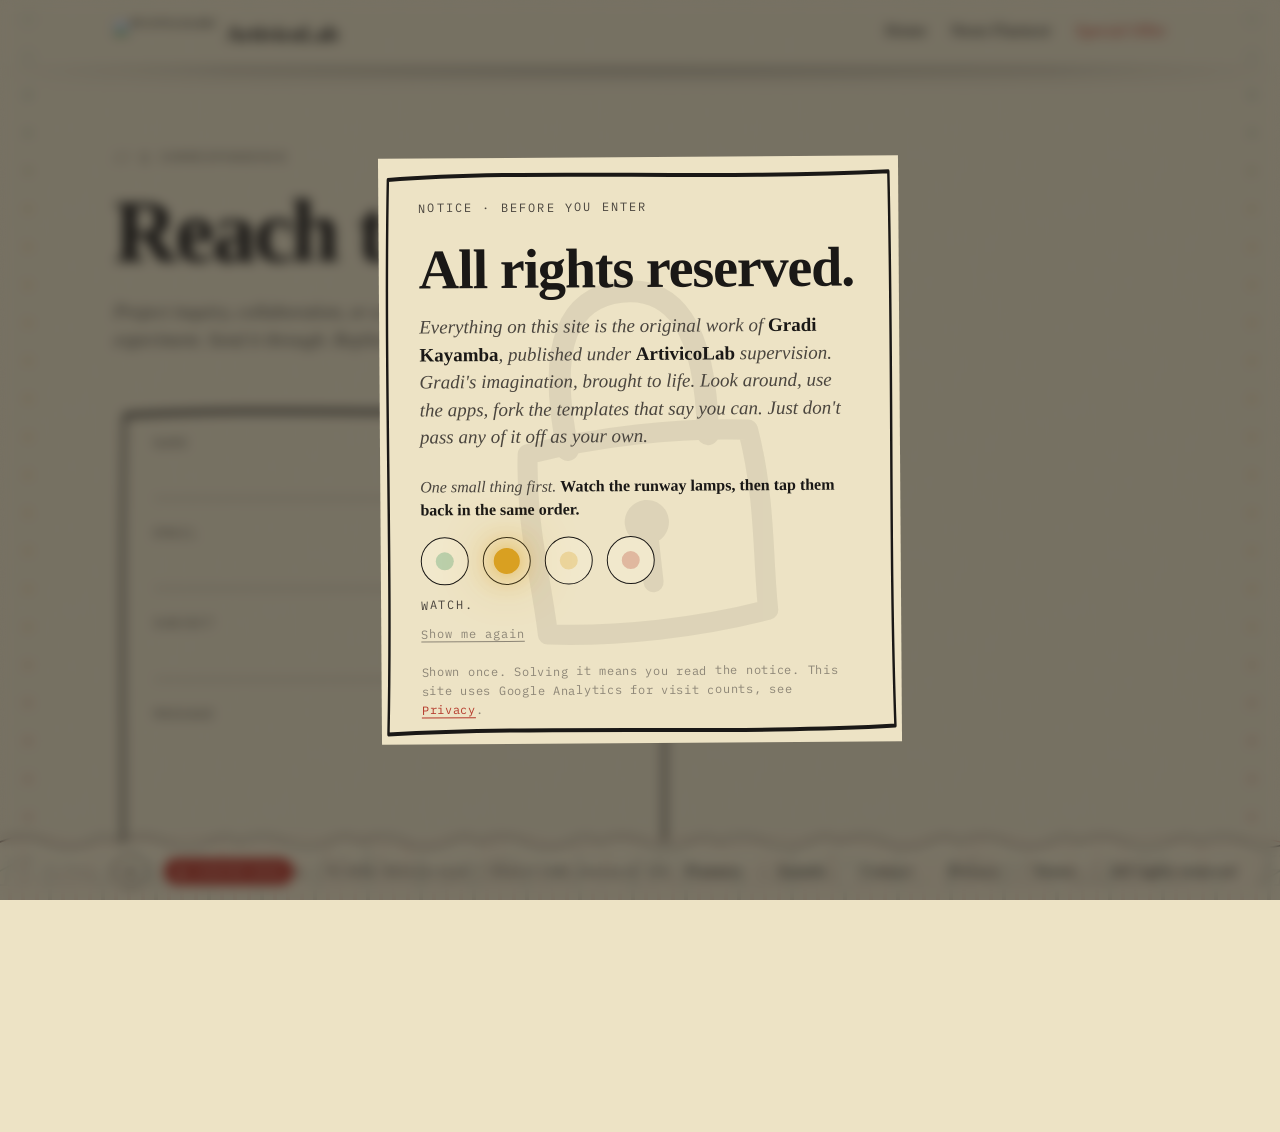
==== commit ab639e1a: "Entry puzzle: tap the runway lamps back in order The first-visit notice now ends in a short puzzle i" ====
--- a/contact.html
+++ b/contact.html
@@ -13,7 +13,7 @@
 
     <meta charset="UTF-8">
     <!-- IP-GATE:START Visitor Scan demo, launched by the visitor. See CLAUDE.md -->
-    <script src="assets/js/ip-gate.js?v=20260930-1432"></script>
+    <script src="assets/js/ip-gate.js?v=20261006-0118"></script>
     <!-- IP-GATE:END -->
     <script>try{if(localStorage.getItem('artivicolab_gate_ack_v1')!=='1'){document.documentElement.classList.add('gate-pending');setTimeout(function(){document.documentElement.classList.remove('gate-pending')},6000)}}catch(e){}</script>
     <meta name="viewport" content="width=device-width, initial-scale=1.0">
@@ -32,7 +32,7 @@
     <link rel="canonical" href="https://artivicolab.com/contact.html">
     <link rel="icon" href="assets/images/logo.svg" type="image/svg+xml">
     <link rel="stylesheet" href="assets/css/normalize.css">
-    <link rel="stylesheet" href="assets/css/styles.css?v=20260930-1432">
+    <link rel="stylesheet" href="assets/css/styles.css?v=20261006-0118">
     <link rel="preconnect" href="https://fonts.googleapis.com">
     <link rel="preconnect" href="https://fonts.gstatic.com" crossorigin>
     <link href="https://fonts.googleapis.com/css2?family=Inter:wght@400;500;600;700&family=IBM+Plex+Mono:wght@400;500;600&display=swap" rel="stylesheet">
@@ -135,8 +135,8 @@
         </div>
     </footer>
 
-    <script src="assets/js/script.js?v=20260930-1432"></script>
-    <script src="assets/js/hamburger.js?v=20260930-1432"></script>
+    <script src="assets/js/script.js?v=20261006-0118"></script>
+    <script src="assets/js/hamburger.js?v=20261006-0118"></script>
     <script>
       // Submit hands the message to the visitor's mail app via mailto:.
       // If no mail app picks it up, a Gmail compose link and copy option appear.
@@ -187,7 +187,7 @@
         });
       })();
     </script>
-    <script src="assets/js/gate.js?v=20260930-1432"></script>
-    <script src="assets/js/beats.js?v=20260930-1432"></script>
+    <script src="assets/js/gate.js?v=20261006-0118"></script>
+    <script src="assets/js/beats.js?v=20261006-0118"></script>
 </body>
 </html>
--- a/assets/css/styles.css
+++ b/assets/css/styles.css
@@ -2478,6 +2478,71 @@
     color: var(--accent); transform: rotate(-6deg); white-space: nowrap;
 }
 @keyframes gate-nudge { from { transform: translateX(0); } to { transform: translateX(-8px); } }
+
+/* The entry puzzle: four runway lamps, coloured by aviation convention */
+.gate-puzzle { margin: var(--sp-md) 0 var(--sp-sm); }
+.gate-puzzle-ask {
+    font-family: var(--font-display);
+    font-style: italic;
+    font-size: var(--fs-md);
+    line-height: 1.45;
+    color: var(--ink-soft);
+    margin-bottom: var(--sp-sm);
+}
+.gate-puzzle-ask strong { color: var(--ink); font-style: normal; font-weight: 700; }
+.gate-lamps { display: flex; gap: 14px; align-items: center; margin-bottom: 10px; }
+.gate-lamp {
+    --c: #2E8B57;
+    width: 48px; height: 48px;
+    border-radius: 50%;
+    border: 1.5px solid var(--ink);
+    background: var(--paper-card);
+    padding: 0; cursor: pointer;
+    display: inline-flex; align-items: center; justify-content: center;
+    transition: transform 0.12s var(--ease), box-shadow 0.12s var(--ease);
+}
+.gate-lamp[data-lamp="1"], .gate-lamp[data-lamp="2"] { --c: #D9A021; }
+.gate-lamp[data-lamp="3"] { --c: var(--accent); }
+.gate-lamp span {
+    display: block; width: 18px; height: 18px; border-radius: 50%;
+    background: var(--c); opacity: 0.28;
+    transition: opacity 0.1s linear, transform 0.1s var(--ease), box-shadow 0.1s linear;
+}
+.gate-lamp.is-lit span { opacity: 1; transform: scale(1.45); box-shadow: 0 0 18px var(--c), 0 0 38px var(--c); }
+.gate-lamp:hover { transform: translateY(-1px); }
+.gate-lamp:focus-visible { outline: 0; box-shadow: 0 0 0 3px var(--paper), 0 0 0 4.5px var(--ink); }
+.gate-lamp:disabled { cursor: default; }
+.gate-showing .gate-lamp { cursor: wait; }
+.gate-showing .gate-lamp:hover { transform: none; }
+.gate-status {
+    font-family: var(--font-mono);
+    font-size: var(--fs-xs);
+    letter-spacing: 0.14em;
+    text-transform: uppercase;
+    color: var(--ink-soft);
+    min-height: 1.4em;
+    margin-bottom: 6px;
+}
+.gate-miss .gate-status { color: var(--accent); }
+.gate-miss .gate-lamps { animation: gate-miss-shake 0.4s ease-in-out; }
+@keyframes gate-miss-shake { 0%, 100% { transform: translateX(0); } 25% { transform: translateX(-5px); } 75% { transform: translateX(5px); } }
+.gate-replay {
+    font-family: var(--font-mono);
+    font-size: var(--fs-xs);
+    letter-spacing: 0.08em;
+    color: var(--ink-faint);
+    background: transparent; border: 0; padding: 0;
+    text-decoration: underline; text-underline-offset: 3px;
+    cursor: pointer;
+}
+.gate-replay:hover, .gate-replay:focus-visible { color: var(--accent); outline: 0; }
+.gate-replay:disabled { opacity: 0; pointer-events: none; }
+.gate-sr { position: absolute; width: 1px; height: 1px; overflow: hidden; clip: rect(0 0 0 0); white-space: nowrap; }
+.gate-cta[hidden] { display: none; }
+@media (prefers-reduced-motion: reduce) {
+    .gate-lamp, .gate-lamp span { transition: none; }
+    .gate-miss .gate-lamps { animation: none; }
+}
 .gate-unlocking .gate-arrow, .gate-unlocking .gate-hint { opacity: 0; }
 
 /* Big watermark lock behind the notice. On acknowledge it comes forward,
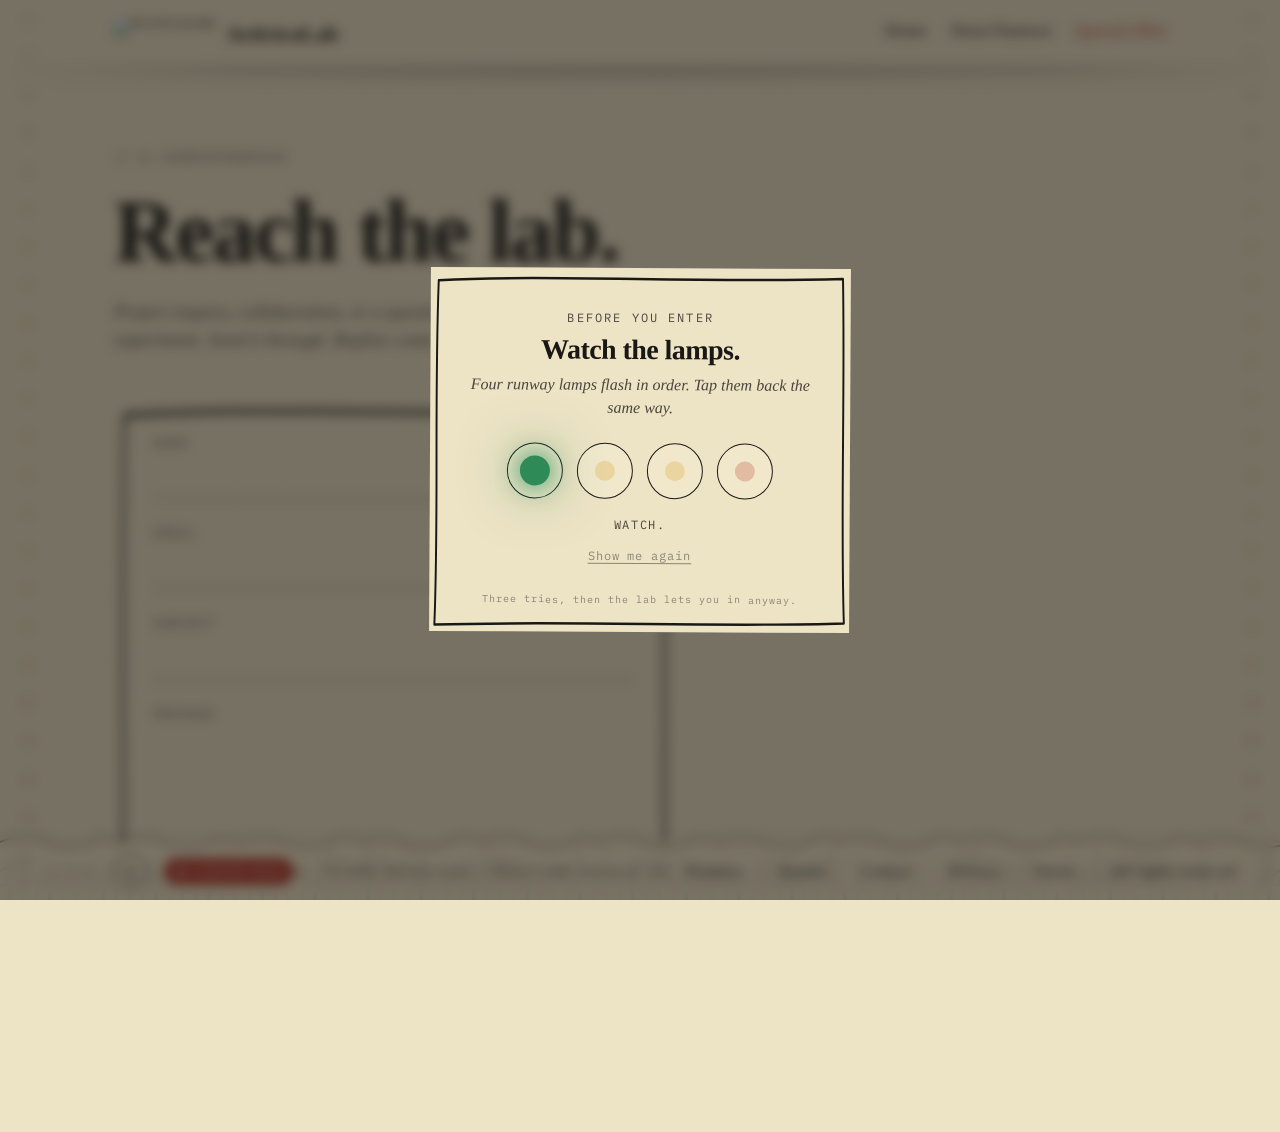
==== commit d46b5884: "Entry puzzle stands alone, and actually shows up The puzzle is its own file, its own overlay and its" ====
--- a/contact.html
+++ b/contact.html
@@ -13,9 +13,9 @@
 
     <meta charset="UTF-8">
     <!-- IP-GATE:START Visitor Scan demo, launched by the visitor. See CLAUDE.md -->
-    <script src="assets/js/ip-gate.js?v=20261006-0118"></script>
+    <script src="assets/js/ip-gate.js?v=20261006-0139"></script>
     <!-- IP-GATE:END -->
-    <script>try{if(localStorage.getItem('artivicolab_gate_ack_v1')!=='1'){document.documentElement.classList.add('gate-pending');setTimeout(function(){document.documentElement.classList.remove('gate-pending')},6000)}}catch(e){}</script>
+    <script>try{if(localStorage.getItem('artivicolab_gate_ack_v2')!=='1'){document.documentElement.classList.add('gate-pending');setTimeout(function(){document.documentElement.classList.remove('gate-pending')},6000)}}catch(e){}</script>
     <meta name="viewport" content="width=device-width, initial-scale=1.0">
     <meta name="description" content="Contact ArtivicoLab, Atlanta, Georgia–based web developer and programmer. Get in touch about static web apps, landing pages, or website templates.">
     <meta name="author" content="Gradi Kayamba">
@@ -32,7 +32,7 @@
     <link rel="canonical" href="https://artivicolab.com/contact.html">
     <link rel="icon" href="assets/images/logo.svg" type="image/svg+xml">
     <link rel="stylesheet" href="assets/css/normalize.css">
-    <link rel="stylesheet" href="assets/css/styles.css?v=20261006-0118">
+    <link rel="stylesheet" href="assets/css/styles.css?v=20261006-0139">
     <link rel="preconnect" href="https://fonts.googleapis.com">
     <link rel="preconnect" href="https://fonts.gstatic.com" crossorigin>
     <link href="https://fonts.googleapis.com/css2?family=Inter:wght@400;500;600;700&family=IBM+Plex+Mono:wght@400;500;600&display=swap" rel="stylesheet">
@@ -135,8 +135,8 @@
         </div>
     </footer>
 
-    <script src="assets/js/script.js?v=20261006-0118"></script>
-    <script src="assets/js/hamburger.js?v=20261006-0118"></script>
+    <script src="assets/js/script.js?v=20261006-0139"></script>
+    <script src="assets/js/hamburger.js?v=20261006-0139"></script>
     <script>
       // Submit hands the message to the visitor's mail app via mailto:.
       // If no mail app picks it up, a Gmail compose link and copy option appear.
@@ -187,7 +187,8 @@
         });
       })();
     </script>
-    <script src="assets/js/gate.js?v=20261006-0118"></script>
-    <script src="assets/js/beats.js?v=20261006-0118"></script>
+    <script src="assets/js/puzzle.js?v=20261006-0139"></script>
+    <script src="assets/js/gate.js?v=20261006-0139"></script>
+    <script src="assets/js/beats.js?v=20261006-0139"></script>
 </body>
 </html>
--- a/assets/css/styles.css
+++ b/assets/css/styles.css
@@ -2479,69 +2479,139 @@
 }
 @keyframes gate-nudge { from { transform: translateX(0); } to { transform: translateX(-8px); } }
 
-/* The entry puzzle: four runway lamps, coloured by aviation convention */
-.gate-puzzle { margin: var(--sp-md) 0 var(--sp-sm); }
-.gate-puzzle-ask {
+/* ─── Entry puzzle (puzzle.js), stands alone ─────────────── */
+html.puzzle-open, body.puzzle-open { overflow: hidden; height: 100%; }
+body.puzzle-open { position: fixed; left: 0; right: 0; width: 100%; }
+
+.puzzle {
+    position: fixed;
+    inset: 0;
+    z-index: 1001;
+    display: grid;
+    place-items: center;
+    padding: var(--sp-md);
+    background-color: rgba(26, 24, 22, 0.55);
+    backdrop-filter: blur(6px);
+    opacity: 0;
+    transition: opacity 0.3s var(--ease);
+}
+.puzzle.is-in { opacity: 1; }
+.puzzle.is-out { opacity: 0; }
+
+.puzzle-card {
+    position: relative;
+    width: 100%;
+    max-width: 420px;
+    padding: var(--sp-lg) var(--sp-lg) var(--sp-md);
+    background-color: var(--paper);
+    background-image: var(--sketch-border);
+    background-repeat: no-repeat;
+    background-size: 100% 100%;
+    text-align: center;
+    transform: translateY(10px) rotate(0.3deg);
+    transition: transform 0.35s var(--ease);
+}
+.puzzle.is-in .puzzle-card { transform: translateY(0) rotate(0.3deg); }
+.puzzle-card .eyebrow { margin-bottom: var(--sp-xs); }
+
+.puzzle-title {
+    font-family: var(--font-display);
+    font-weight: 900;
+    font-size: var(--fs-xl);
+    line-height: 1.05;
+    letter-spacing: -0.02em;
+    color: var(--ink);
+    margin-bottom: var(--sp-xs);
+}
+.puzzle-body {
     font-family: var(--font-display);
     font-style: italic;
     font-size: var(--fs-md);
     line-height: 1.45;
     color: var(--ink-soft);
-    margin-bottom: var(--sp-sm);
-}
-.gate-puzzle-ask strong { color: var(--ink); font-style: normal; font-weight: 700; }
-.gate-lamps { display: flex; gap: 14px; align-items: center; margin-bottom: 10px; }
-.gate-lamp {
+    margin-bottom: var(--sp-md);
+}
+
+.puzzle-lamps { display: flex; gap: 14px; justify-content: center; margin-bottom: var(--sp-sm); }
+.puzzle-lamp {
     --c: #2E8B57;
-    width: 48px; height: 48px;
+    width: 56px; height: 56px;
     border-radius: 50%;
     border: 1.5px solid var(--ink);
-    background: var(--paper-card);
-    padding: 0; cursor: pointer;
+    background-color: var(--paper-card);
+    padding: 0;
+    cursor: pointer;
     display: inline-flex; align-items: center; justify-content: center;
-    transition: transform 0.12s var(--ease), box-shadow 0.12s var(--ease);
-}
-.gate-lamp[data-lamp="1"], .gate-lamp[data-lamp="2"] { --c: #D9A021; }
-.gate-lamp[data-lamp="3"] { --c: var(--accent); }
-.gate-lamp span {
-    display: block; width: 18px; height: 18px; border-radius: 50%;
-    background: var(--c); opacity: 0.28;
+    transition: transform 0.12s var(--ease);
+}
+.puzzle-lamp[data-lamp="1"], .puzzle-lamp[data-lamp="2"] { --c: #D9A021; }
+.puzzle-lamp[data-lamp="3"] { --c: var(--accent); }
+.puzzle-lamp span {
+    display: block;
+    width: 20px; height: 20px;
+    border-radius: 50%;
+    background-color: var(--c);
+    opacity: 0.26;
     transition: opacity 0.1s linear, transform 0.1s var(--ease), box-shadow 0.1s linear;
 }
-.gate-lamp.is-lit span { opacity: 1; transform: scale(1.45); box-shadow: 0 0 18px var(--c), 0 0 38px var(--c); }
-.gate-lamp:hover { transform: translateY(-1px); }
-.gate-lamp:focus-visible { outline: 0; box-shadow: 0 0 0 3px var(--paper), 0 0 0 4.5px var(--ink); }
-.gate-lamp:disabled { cursor: default; }
-.gate-showing .gate-lamp { cursor: wait; }
-.gate-showing .gate-lamp:hover { transform: none; }
-.gate-status {
+.puzzle-lamp.is-lit span { opacity: 1; transform: scale(1.5); box-shadow: 0 0 18px var(--c), 0 0 40px var(--c); }
+.puzzle-lamp:hover { transform: translateY(-2px); }
+.puzzle-lamp:focus-visible { outline: 0; box-shadow: 0 0 0 3px var(--paper), 0 0 0 4.5px var(--ink); }
+.puzzle-lamp:disabled { cursor: default; }
+.puzzle.is-showing .puzzle-lamp { cursor: wait; }
+.puzzle.is-showing .puzzle-lamp:hover { transform: none; }
+
+.puzzle-status {
     font-family: var(--font-mono);
     font-size: var(--fs-xs);
     letter-spacing: 0.14em;
     text-transform: uppercase;
     color: var(--ink-soft);
     min-height: 1.4em;
-    margin-bottom: 6px;
-}
-.gate-miss .gate-status { color: var(--accent); }
-.gate-miss .gate-lamps { animation: gate-miss-shake 0.4s ease-in-out; }
-@keyframes gate-miss-shake { 0%, 100% { transform: translateX(0); } 25% { transform: translateX(-5px); } 75% { transform: translateX(5px); } }
-.gate-replay {
+    margin-bottom: 8px;
+}
+.puzzle.is-miss .puzzle-status { color: var(--accent); }
+.puzzle.is-done .puzzle-status { color: var(--accent-cool); }
+.puzzle.is-miss .puzzle-lamps { animation: puzzle-shake 0.4s ease-in-out; }
+@keyframes puzzle-shake {
+    0%, 100% { transform: translateX(0); }
+    25% { transform: translateX(-6px); }
+    75% { transform: translateX(6px); }
+}
+
+.puzzle-replay {
     font-family: var(--font-mono);
     font-size: var(--fs-xs);
     letter-spacing: 0.08em;
     color: var(--ink-faint);
-    background: transparent; border: 0; padding: 0;
-    text-decoration: underline; text-underline-offset: 3px;
+    background: transparent;
+    border: 0;
+    padding: 0;
+    text-decoration: underline;
+    text-underline-offset: 3px;
     cursor: pointer;
 }
-.gate-replay:hover, .gate-replay:focus-visible { color: var(--accent); outline: 0; }
-.gate-replay:disabled { opacity: 0; pointer-events: none; }
-.gate-sr { position: absolute; width: 1px; height: 1px; overflow: hidden; clip: rect(0 0 0 0); white-space: nowrap; }
-.gate-cta[hidden] { display: none; }
+.puzzle-replay:hover, .puzzle-replay:focus-visible { color: var(--accent); outline: 0; }
+.puzzle-replay:disabled { opacity: 0; pointer-events: none; }
+
+.puzzle-fine {
+    font-family: var(--font-mono);
+    font-size: 10px;
+    letter-spacing: 0.1em;
+    color: var(--ink-faint);
+    margin-top: var(--sp-md);
+}
+.puzzle-sr { position: absolute; width: 1px; height: 1px; overflow: hidden; clip: rect(0 0 0 0); white-space: nowrap; }
+
+@media (max-width: 420px) {
+    .puzzle-card { padding: var(--sp-md) var(--sp-sm); }
+    .puzzle-lamps { gap: 10px; }
+    .puzzle-lamp { width: 48px; height: 48px; }
+    .puzzle-lamp span { width: 17px; height: 17px; }
+}
 @media (prefers-reduced-motion: reduce) {
-    .gate-lamp, .gate-lamp span { transition: none; }
-    .gate-miss .gate-lamps { animation: none; }
+    .puzzle, .puzzle-card, .puzzle-lamp, .puzzle-lamp span { transition: none; }
+    .puzzle.is-miss .puzzle-lamps { animation: none; }
 }
 .gate-unlocking .gate-arrow, .gate-unlocking .gate-hint { opacity: 0; }
 
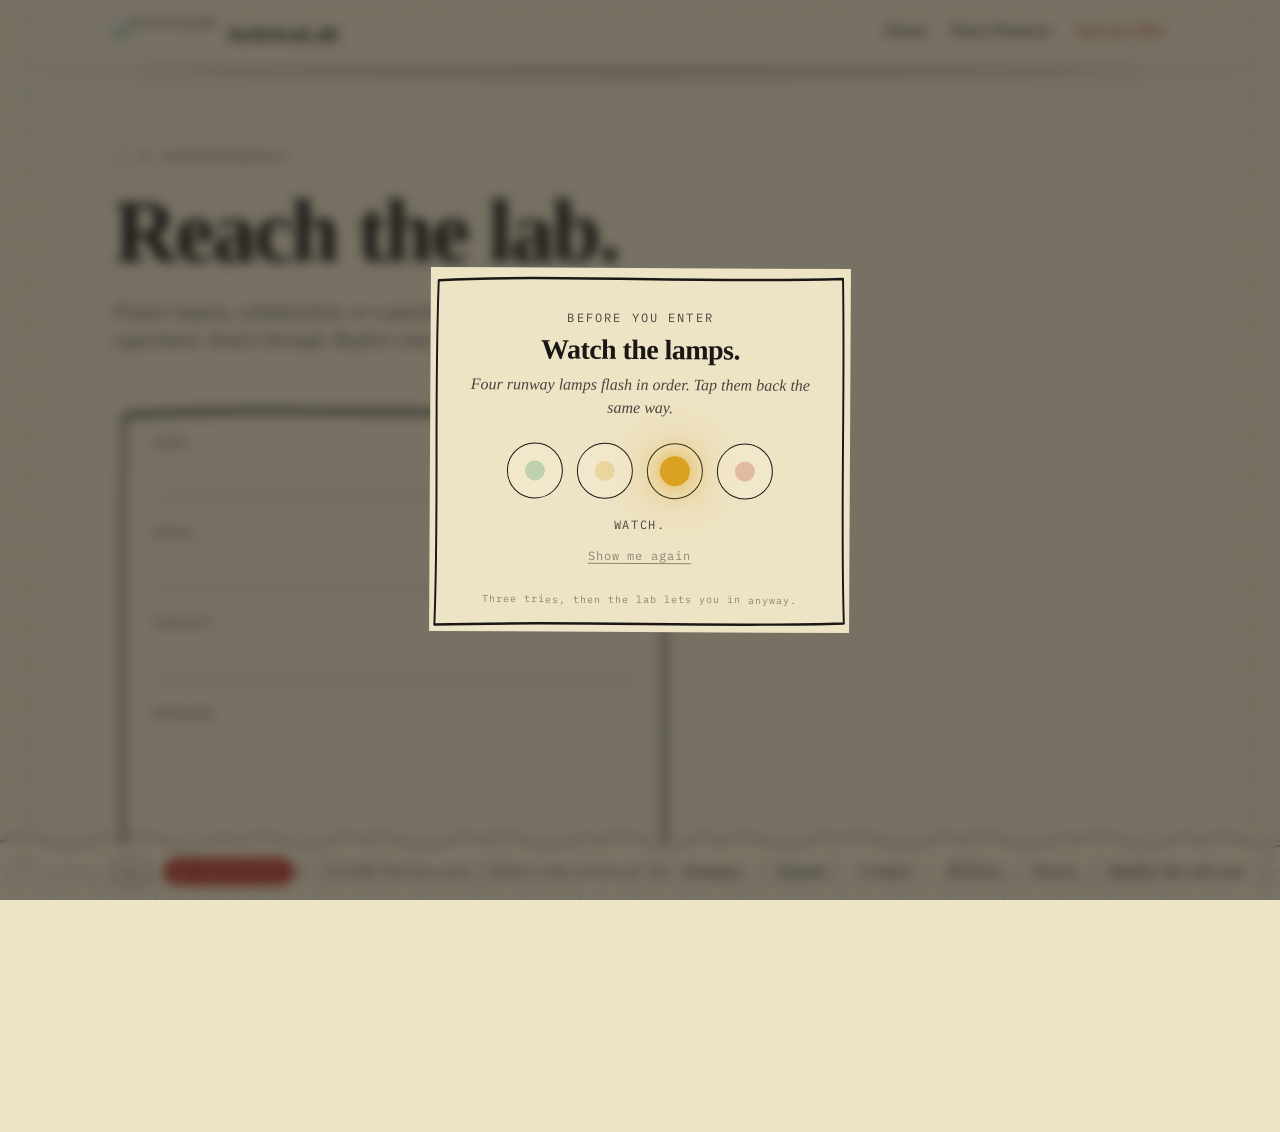
==== commit 6f63f067: "Welcome: puzzle, then listen to Parade twice; one player, never two The welcome is now puzzle first," ====
--- a/contact.html
+++ b/contact.html
@@ -13,9 +13,9 @@
 
     <meta charset="UTF-8">
     <!-- IP-GATE:START Visitor Scan demo, launched by the visitor. See CLAUDE.md -->
-    <script src="assets/js/ip-gate.js?v=20261006-0139"></script>
+    <script src="assets/js/ip-gate.js?v=20261006-0213"></script>
     <!-- IP-GATE:END -->
-    <script>try{if(localStorage.getItem('artivicolab_gate_ack_v2')!=='1'){document.documentElement.classList.add('gate-pending');setTimeout(function(){document.documentElement.classList.remove('gate-pending')},6000)}}catch(e){}</script>
+    <script>try{if(Date.now()>=(parseInt(localStorage.getItem('artivicolab_access_until'),10)||0)){document.documentElement.classList.add('gate-pending');setTimeout(function(){document.documentElement.classList.remove('gate-pending')},6000)}}catch(e){}</script>
     <meta name="viewport" content="width=device-width, initial-scale=1.0">
     <meta name="description" content="Contact ArtivicoLab, Atlanta, Georgia–based web developer and programmer. Get in touch about static web apps, landing pages, or website templates.">
     <meta name="author" content="Gradi Kayamba">
@@ -32,7 +32,7 @@
     <link rel="canonical" href="https://artivicolab.com/contact.html">
     <link rel="icon" href="assets/images/logo.svg" type="image/svg+xml">
     <link rel="stylesheet" href="assets/css/normalize.css">
-    <link rel="stylesheet" href="assets/css/styles.css?v=20261006-0139">
+    <link rel="stylesheet" href="assets/css/styles.css?v=20261006-0213">
     <link rel="preconnect" href="https://fonts.googleapis.com">
     <link rel="preconnect" href="https://fonts.gstatic.com" crossorigin>
     <link href="https://fonts.googleapis.com/css2?family=Inter:wght@400;500;600;700&family=IBM+Plex+Mono:wght@400;500;600&display=swap" rel="stylesheet">
@@ -130,13 +130,15 @@
                 <span class="sep">&middot;</span>
                 <a href="terms.html" class="ink-link">Terms</a>
                 <span class="sep">&middot;</span>
+                <a href="#" class="ink-link" data-access-replay>Replay the welcome</a>
+                <span class="sep">&middot;</span>
                 <a href="#" class="ink-link" data-gate-open>All rights reserved</a>
             </p>
         </div>
     </footer>
 
-    <script src="assets/js/script.js?v=20261006-0139"></script>
-    <script src="assets/js/hamburger.js?v=20261006-0139"></script>
+    <script src="assets/js/script.js?v=20261006-0213"></script>
+    <script src="assets/js/hamburger.js?v=20261006-0213"></script>
     <script>
       // Submit hands the message to the visitor's mail app via mailto:.
       // If no mail app picks it up, a Gmail compose link and copy option appear.
@@ -187,8 +189,8 @@
         });
       })();
     </script>
-    <script src="assets/js/puzzle.js?v=20261006-0139"></script>
-    <script src="assets/js/gate.js?v=20261006-0139"></script>
-    <script src="assets/js/beats.js?v=20261006-0139"></script>
+    <script src="assets/js/puzzle.js?v=20261006-0213"></script>
+    <script src="assets/js/gate.js?v=20261006-0213"></script>
+    <script src="assets/js/beats.js?v=20261006-0213"></script>
 </body>
 </html>
--- a/assets/css/styles.css
+++ b/assets/css/styles.css
@@ -2449,6 +2449,82 @@
 .gate-btn:hover, .gate-btn:focus-visible { color: var(--accent); outline: 0; }
 .gate-btn:hover { filter: url(#ink-jitter); }
 
+.gate-body p { margin-bottom: var(--sp-sm); }
+.gate-body p:last-child { margin-bottom: 0; }
+
+/* The listening room: Parade must actually be heard, twice, before the
+   doors open. The clock in gate.js only moves while sound is coming out,
+   so this block has a loud silent state on purpose. */
+.gate-listen {
+    margin: var(--sp-md) 0 var(--sp-sm);
+    padding: var(--sp-sm) 0 0;
+    border-top: 1.5px solid var(--rule-strong);
+}
+.gate-listen-label {
+    font-family: var(--font-mono);
+    font-size: var(--fs-xs);
+    letter-spacing: 0.14em;
+    text-transform: uppercase;
+    color: var(--ink-soft);
+    margin-bottom: 10px;
+}
+.gate-listen-label strong { color: var(--ink); font-weight: 600; }
+.gate-silent .gate-listen-label { color: var(--accent); }
+
+.gate-listen-bar {
+    height: 10px;
+    border: 1.5px solid var(--ink);
+    background-color: var(--paper-card);
+    overflow: hidden;
+}
+.gate-listen-fill {
+    height: 100%;
+    width: 0;
+    background-color: var(--accent-cool);
+    transition: width 0.2s linear;
+}
+.gate-silent .gate-listen-fill { background-color: var(--ink-faint); }
+
+.gate-listen-time {
+    font-family: var(--font-mono);
+    font-size: var(--fs-xs);
+    letter-spacing: 0.08em;
+    color: var(--ink-soft);
+    margin-top: 8px;
+}
+.gate-listen-clock {
+    font-size: var(--fs-md);
+    font-weight: 600;
+    color: var(--ink);
+    letter-spacing: 0.04em;
+}
+.gate-silent .gate-listen-clock { color: var(--accent); }
+
+.gate-listen-note {
+    font-family: var(--font-mono);
+    font-size: 11px;
+    line-height: 1.5;
+    letter-spacing: 0.04em;
+    color: var(--ink-faint);
+    margin-top: 6px;
+}
+.gate-silent .gate-listen-note { color: var(--accent); }
+
+.gate-sound {
+    margin-top: 10px;
+    font-family: var(--font-display);
+    font-weight: 700;
+    font-size: 16px;
+    padding: 8px 18px;
+    background-color: var(--accent);
+    color: var(--paper);
+    border: 0;
+    cursor: pointer;
+    transition: background-color 0.2s var(--ease);
+}
+.gate-sound:hover, .gate-sound:focus-visible { background-color: var(--ink); outline: 0; }
+.gate-sound[hidden] { display: none; }
+
 .gate-fine {
     margin-top: var(--sp-sm);
     font-family: var(--font-mono);
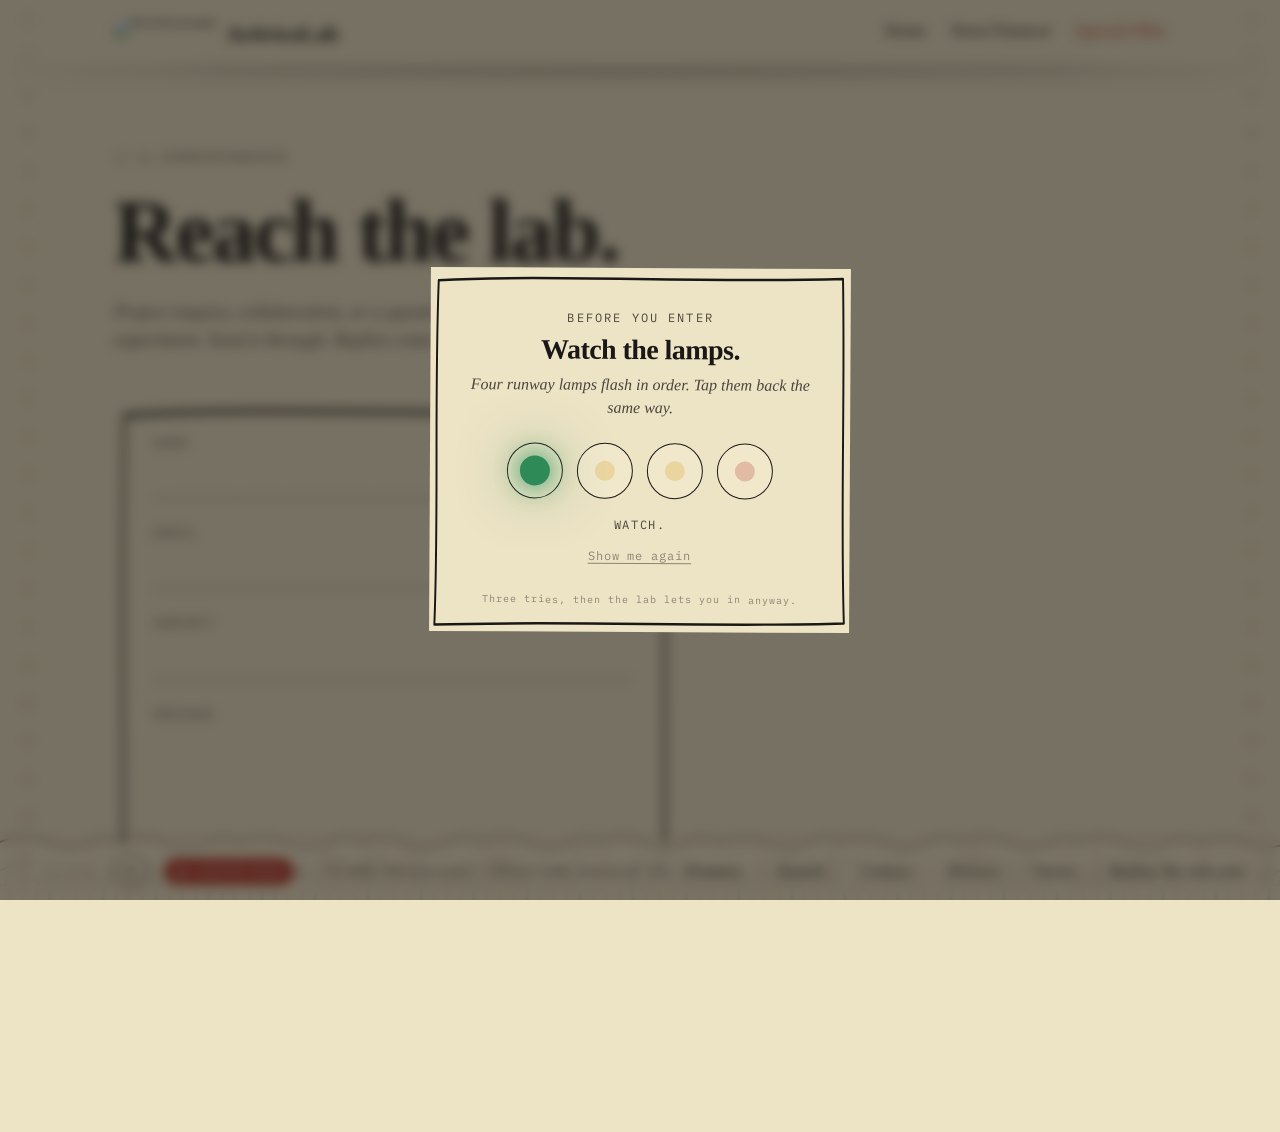
==== commit c4e93ec4: "Listening room opens on the winning tap, no music before the card The room now opens underneath the " ====
--- a/contact.html
+++ b/contact.html
@@ -13,7 +13,7 @@
 
     <meta charset="UTF-8">
     <!-- IP-GATE:START Visitor Scan demo, launched by the visitor. See CLAUDE.md -->
-    <script src="assets/js/ip-gate.js?v=20261006-0213"></script>
+    <script src="assets/js/ip-gate.js?v=20261006-0217"></script>
     <!-- IP-GATE:END -->
     <script>try{if(Date.now()>=(parseInt(localStorage.getItem('artivicolab_access_until'),10)||0)){document.documentElement.classList.add('gate-pending');setTimeout(function(){document.documentElement.classList.remove('gate-pending')},6000)}}catch(e){}</script>
     <meta name="viewport" content="width=device-width, initial-scale=1.0">
@@ -32,7 +32,7 @@
     <link rel="canonical" href="https://artivicolab.com/contact.html">
     <link rel="icon" href="assets/images/logo.svg" type="image/svg+xml">
     <link rel="stylesheet" href="assets/css/normalize.css">
-    <link rel="stylesheet" href="assets/css/styles.css?v=20261006-0213">
+    <link rel="stylesheet" href="assets/css/styles.css?v=20261006-0217">
     <link rel="preconnect" href="https://fonts.googleapis.com">
     <link rel="preconnect" href="https://fonts.gstatic.com" crossorigin>
     <link href="https://fonts.googleapis.com/css2?family=Inter:wght@400;500;600;700&family=IBM+Plex+Mono:wght@400;500;600&display=swap" rel="stylesheet">
@@ -137,8 +137,8 @@
         </div>
     </footer>
 
-    <script src="assets/js/script.js?v=20261006-0213"></script>
-    <script src="assets/js/hamburger.js?v=20261006-0213"></script>
+    <script src="assets/js/script.js?v=20261006-0217"></script>
+    <script src="assets/js/hamburger.js?v=20261006-0217"></script>
     <script>
       // Submit hands the message to the visitor's mail app via mailto:.
       // If no mail app picks it up, a Gmail compose link and copy option appear.
@@ -189,8 +189,8 @@
         });
       })();
     </script>
-    <script src="assets/js/puzzle.js?v=20261006-0213"></script>
-    <script src="assets/js/gate.js?v=20261006-0213"></script>
-    <script src="assets/js/beats.js?v=20261006-0213"></script>
+    <script src="assets/js/puzzle.js?v=20261006-0217"></script>
+    <script src="assets/js/gate.js?v=20261006-0217"></script>
+    <script src="assets/js/beats.js?v=20261006-0217"></script>
 </body>
 </html>
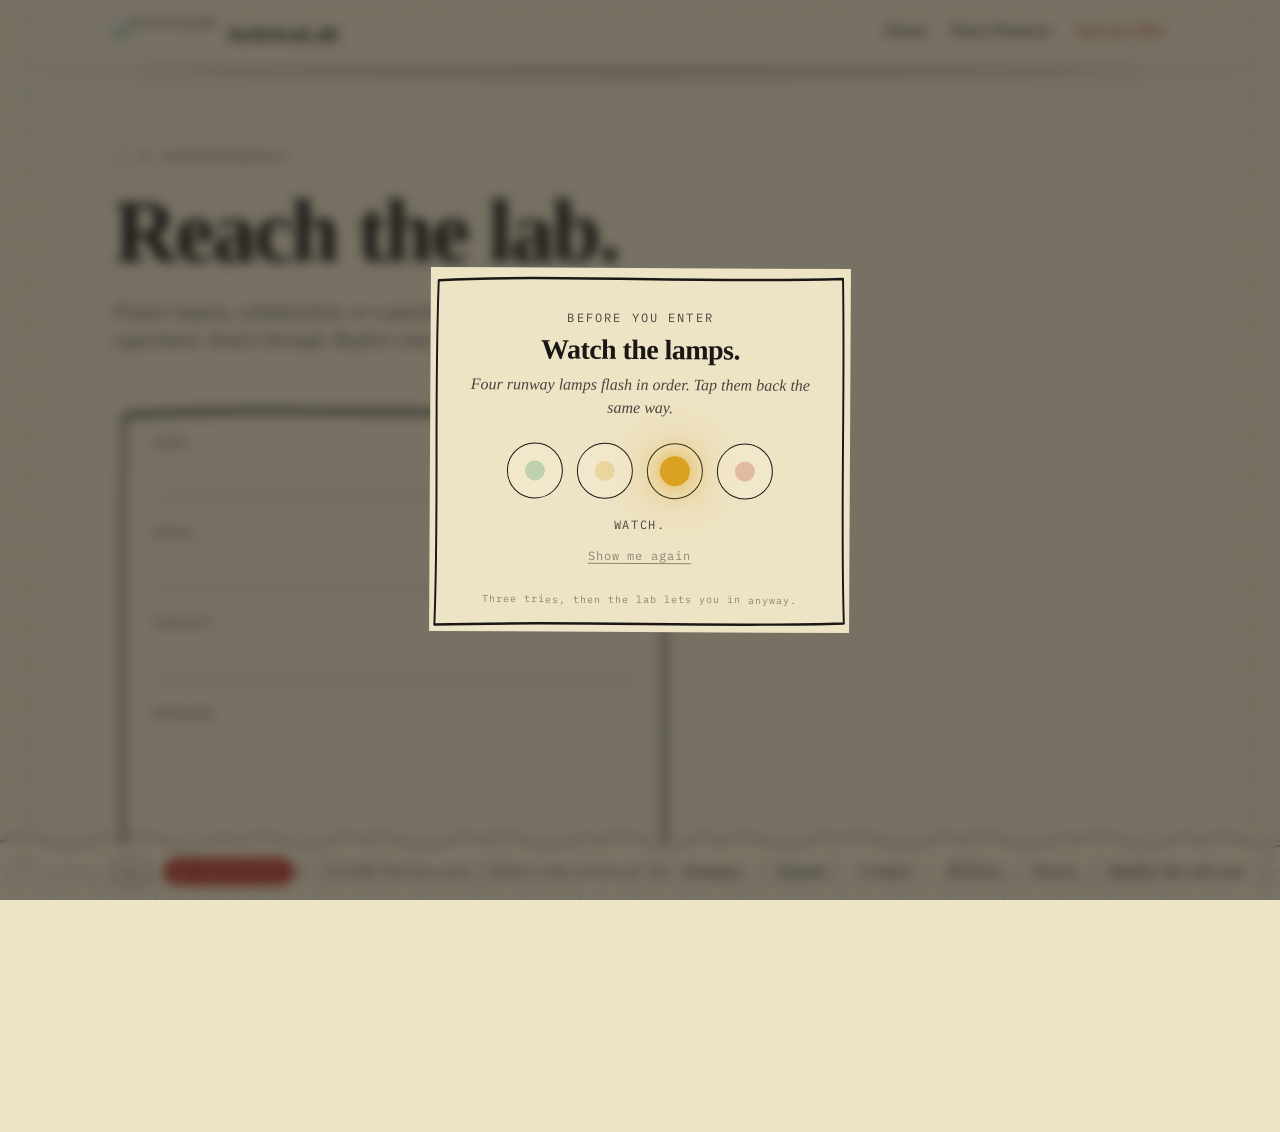
==== commit dde56bb9: "No double-tap zoom on the lamps, the welcome, or the players Fast taps on the lamps were read by pho" ====
--- a/contact.html
+++ b/contact.html
@@ -13,7 +13,7 @@
 
     <meta charset="UTF-8">
     <!-- IP-GATE:START Visitor Scan demo, launched by the visitor. See CLAUDE.md -->
-    <script src="assets/js/ip-gate.js?v=20261006-0217"></script>
+    <script src="assets/js/ip-gate.js?v=20261010-1459"></script>
     <!-- IP-GATE:END -->
     <script>try{if(Date.now()>=(parseInt(localStorage.getItem('artivicolab_access_until'),10)||0)){document.documentElement.classList.add('gate-pending');setTimeout(function(){document.documentElement.classList.remove('gate-pending')},6000)}}catch(e){}</script>
     <meta name="viewport" content="width=device-width, initial-scale=1.0">
@@ -32,7 +32,7 @@
     <link rel="canonical" href="https://artivicolab.com/contact.html">
     <link rel="icon" href="assets/images/logo.svg" type="image/svg+xml">
     <link rel="stylesheet" href="assets/css/normalize.css">
-    <link rel="stylesheet" href="assets/css/styles.css?v=20261006-0217">
+    <link rel="stylesheet" href="assets/css/styles.css?v=20261010-1459">
     <link rel="preconnect" href="https://fonts.googleapis.com">
     <link rel="preconnect" href="https://fonts.gstatic.com" crossorigin>
     <link href="https://fonts.googleapis.com/css2?family=Inter:wght@400;500;600;700&family=IBM+Plex+Mono:wght@400;500;600&display=swap" rel="stylesheet">
@@ -137,8 +137,8 @@
         </div>
     </footer>
 
-    <script src="assets/js/script.js?v=20261006-0217"></script>
-    <script src="assets/js/hamburger.js?v=20261006-0217"></script>
+    <script src="assets/js/script.js?v=20261010-1459"></script>
+    <script src="assets/js/hamburger.js?v=20261010-1459"></script>
     <script>
       // Submit hands the message to the visitor's mail app via mailto:.
       // If no mail app picks it up, a Gmail compose link and copy option appear.
@@ -189,8 +189,8 @@
         });
       })();
     </script>
-    <script src="assets/js/puzzle.js?v=20261006-0217"></script>
-    <script src="assets/js/gate.js?v=20261006-0217"></script>
-    <script src="assets/js/beats.js?v=20261006-0217"></script>
+    <script src="assets/js/puzzle.js?v=20261010-1459"></script>
+    <script src="assets/js/gate.js?v=20261010-1459"></script>
+    <script src="assets/js/beats.js?v=20261010-1459"></script>
 </body>
 </html>
--- a/assets/css/styles.css
+++ b/assets/css/styles.css
@@ -2556,6 +2556,20 @@
 @keyframes gate-nudge { from { transform: translateX(0); } to { transform: translateX(-8px); } }
 
 /* ─── Entry puzzle (puzzle.js), stands alone ─────────────── */
+/* No double-tap zoom anywhere the welcome lives. Entering the lamp
+   sequence means tapping fast, and phones read a fast second tap as
+   "zoom in", after which a fixed overlay cannot be panned back out.
+   `manipulation` keeps pinch and pan, drops only the double-tap zoom. */
+html.puzzle-open, html.gate-open, body.puzzle-open, body.gate-open,
+.puzzle, .puzzle *, .gate, .gate *, .beats-btn, .beats-chevron, .beats-menu *, .sound-play, .mix-btn, .mix-row-play {
+    touch-action: manipulation;
+}
+.puzzle-lamp, .sound-play, .beats-btn, .mix-row-play, .gate-sound, .puzzle-replay {
+    -webkit-tap-highlight-color: transparent;
+    -webkit-user-select: none;
+    user-select: none;
+}
+
 html.puzzle-open, body.puzzle-open { overflow: hidden; height: 100%; }
 body.puzzle-open { position: fixed; left: 0; right: 0; width: 100%; }
 
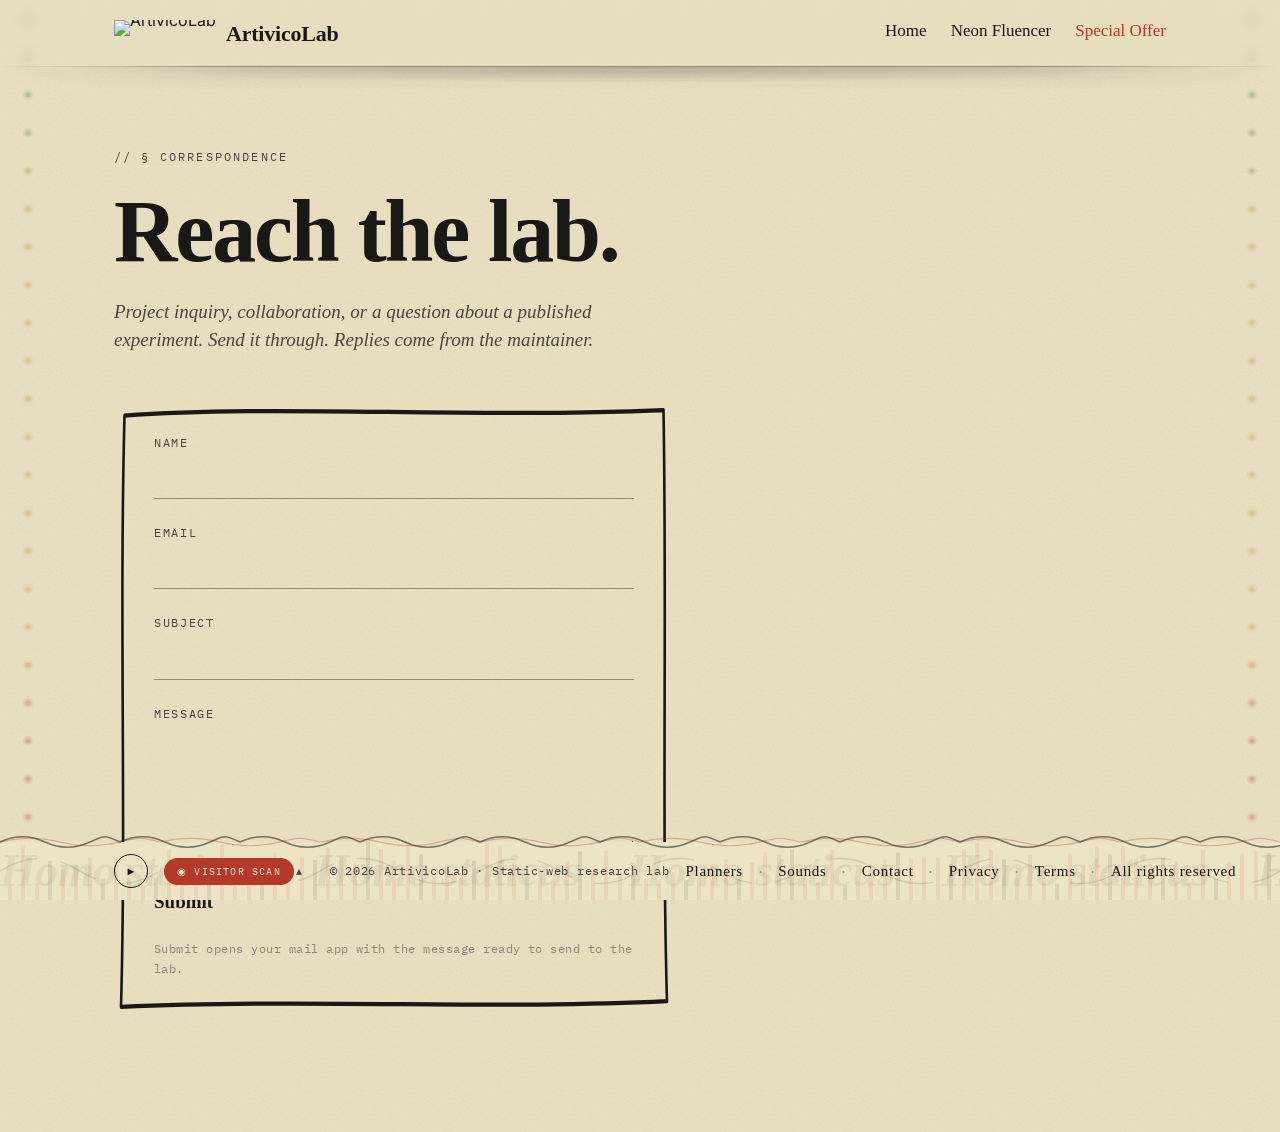
==== commit 8cc47109: "Remove the welcome gate; the site is open again The lamp puzzle, the listening room, the hourly acce" ====
--- a/contact.html
+++ b/contact.html
@@ -13,9 +13,8 @@
 
     <meta charset="UTF-8">
     <!-- IP-GATE:START Visitor Scan demo, launched by the visitor. See CLAUDE.md -->
-    <script src="assets/js/ip-gate.js?v=20261010-1459"></script>
+    <script src="assets/js/ip-gate.js?v=20261010-1502"></script>
     <!-- IP-GATE:END -->
-    <script>try{if(Date.now()>=(parseInt(localStorage.getItem('artivicolab_access_until'),10)||0)){document.documentElement.classList.add('gate-pending');setTimeout(function(){document.documentElement.classList.remove('gate-pending')},6000)}}catch(e){}</script>
     <meta name="viewport" content="width=device-width, initial-scale=1.0">
     <meta name="description" content="Contact ArtivicoLab, Atlanta, Georgia–based web developer and programmer. Get in touch about static web apps, landing pages, or website templates.">
     <meta name="author" content="Gradi Kayamba">
@@ -32,7 +31,7 @@
     <link rel="canonical" href="https://artivicolab.com/contact.html">
     <link rel="icon" href="assets/images/logo.svg" type="image/svg+xml">
     <link rel="stylesheet" href="assets/css/normalize.css">
-    <link rel="stylesheet" href="assets/css/styles.css?v=20261010-1459">
+    <link rel="stylesheet" href="assets/css/styles.css?v=20261010-1502">
     <link rel="preconnect" href="https://fonts.googleapis.com">
     <link rel="preconnect" href="https://fonts.gstatic.com" crossorigin>
     <link href="https://fonts.googleapis.com/css2?family=Inter:wght@400;500;600;700&family=IBM+Plex+Mono:wght@400;500;600&display=swap" rel="stylesheet">
@@ -130,15 +129,13 @@
                 <span class="sep">&middot;</span>
                 <a href="terms.html" class="ink-link">Terms</a>
                 <span class="sep">&middot;</span>
-                <a href="#" class="ink-link" data-access-replay>Replay the welcome</a>
-                <span class="sep">&middot;</span>
                 <a href="#" class="ink-link" data-gate-open>All rights reserved</a>
             </p>
         </div>
     </footer>
 
-    <script src="assets/js/script.js?v=20261010-1459"></script>
-    <script src="assets/js/hamburger.js?v=20261010-1459"></script>
+    <script src="assets/js/script.js?v=20261010-1502"></script>
+    <script src="assets/js/hamburger.js?v=20261010-1502"></script>
     <script>
       // Submit hands the message to the visitor's mail app via mailto:.
       // If no mail app picks it up, a Gmail compose link and copy option appear.
@@ -189,8 +186,7 @@
         });
       })();
     </script>
-    <script src="assets/js/puzzle.js?v=20261010-1459"></script>
-    <script src="assets/js/gate.js?v=20261010-1459"></script>
-    <script src="assets/js/beats.js?v=20261010-1459"></script>
+    <script src="assets/js/gate.js?v=20261010-1502"></script>
+    <script src="assets/js/beats.js?v=20261010-1502"></script>
 </body>
 </html>
--- a/assets/css/styles.css
+++ b/assets/css/styles.css
@@ -1443,15 +1443,6 @@
 
 
 /* ─── Entry notice (first visit) ─────────────────────────── */
-/* Pre-paint cover: set by an inline head script before the page renders,
-   removed by gate.js once the overlay is on screen. Prevents any flash of site. */
-html.gate-pending::before {
-    content: "";
-    position: fixed;
-    inset: 0;
-    z-index: 999;
-    background-color: var(--paper);
-}
 
 /* IP-GATE:START temporary, added 2026-09-18, remove by 2026-09-20. See CLAUDE.md */
 /* ─── Client-side IP gate, arcade block screen ───────────── */
@@ -2449,82 +2440,6 @@
 .gate-btn:hover, .gate-btn:focus-visible { color: var(--accent); outline: 0; }
 .gate-btn:hover { filter: url(#ink-jitter); }
 
-.gate-body p { margin-bottom: var(--sp-sm); }
-.gate-body p:last-child { margin-bottom: 0; }
-
-/* The listening room: Parade must actually be heard, twice, before the
-   doors open. The clock in gate.js only moves while sound is coming out,
-   so this block has a loud silent state on purpose. */
-.gate-listen {
-    margin: var(--sp-md) 0 var(--sp-sm);
-    padding: var(--sp-sm) 0 0;
-    border-top: 1.5px solid var(--rule-strong);
-}
-.gate-listen-label {
-    font-family: var(--font-mono);
-    font-size: var(--fs-xs);
-    letter-spacing: 0.14em;
-    text-transform: uppercase;
-    color: var(--ink-soft);
-    margin-bottom: 10px;
-}
-.gate-listen-label strong { color: var(--ink); font-weight: 600; }
-.gate-silent .gate-listen-label { color: var(--accent); }
-
-.gate-listen-bar {
-    height: 10px;
-    border: 1.5px solid var(--ink);
-    background-color: var(--paper-card);
-    overflow: hidden;
-}
-.gate-listen-fill {
-    height: 100%;
-    width: 0;
-    background-color: var(--accent-cool);
-    transition: width 0.2s linear;
-}
-.gate-silent .gate-listen-fill { background-color: var(--ink-faint); }
-
-.gate-listen-time {
-    font-family: var(--font-mono);
-    font-size: var(--fs-xs);
-    letter-spacing: 0.08em;
-    color: var(--ink-soft);
-    margin-top: 8px;
-}
-.gate-listen-clock {
-    font-size: var(--fs-md);
-    font-weight: 600;
-    color: var(--ink);
-    letter-spacing: 0.04em;
-}
-.gate-silent .gate-listen-clock { color: var(--accent); }
-
-.gate-listen-note {
-    font-family: var(--font-mono);
-    font-size: 11px;
-    line-height: 1.5;
-    letter-spacing: 0.04em;
-    color: var(--ink-faint);
-    margin-top: 6px;
-}
-.gate-silent .gate-listen-note { color: var(--accent); }
-
-.gate-sound {
-    margin-top: 10px;
-    font-family: var(--font-display);
-    font-weight: 700;
-    font-size: 16px;
-    padding: 8px 18px;
-    background-color: var(--accent);
-    color: var(--paper);
-    border: 0;
-    cursor: pointer;
-    transition: background-color 0.2s var(--ease);
-}
-.gate-sound:hover, .gate-sound:focus-visible { background-color: var(--ink); outline: 0; }
-.gate-sound[hidden] { display: none; }
-
 .gate-fine {
     margin-top: var(--sp-sm);
     font-family: var(--font-mono);
@@ -2555,154 +2470,7 @@
 }
 @keyframes gate-nudge { from { transform: translateX(0); } to { transform: translateX(-8px); } }
 
-/* ─── Entry puzzle (puzzle.js), stands alone ─────────────── */
-/* No double-tap zoom anywhere the welcome lives. Entering the lamp
-   sequence means tapping fast, and phones read a fast second tap as
-   "zoom in", after which a fixed overlay cannot be panned back out.
-   `manipulation` keeps pinch and pan, drops only the double-tap zoom. */
-html.puzzle-open, html.gate-open, body.puzzle-open, body.gate-open,
-.puzzle, .puzzle *, .gate, .gate *, .beats-btn, .beats-chevron, .beats-menu *, .sound-play, .mix-btn, .mix-row-play {
-    touch-action: manipulation;
-}
-.puzzle-lamp, .sound-play, .beats-btn, .mix-row-play, .gate-sound, .puzzle-replay {
-    -webkit-tap-highlight-color: transparent;
-    -webkit-user-select: none;
-    user-select: none;
-}
-
-html.puzzle-open, body.puzzle-open { overflow: hidden; height: 100%; }
-body.puzzle-open { position: fixed; left: 0; right: 0; width: 100%; }
-
-.puzzle {
-    position: fixed;
-    inset: 0;
-    z-index: 1001;
-    display: grid;
-    place-items: center;
-    padding: var(--sp-md);
-    background-color: rgba(26, 24, 22, 0.55);
-    backdrop-filter: blur(6px);
-    opacity: 0;
-    transition: opacity 0.3s var(--ease);
-}
-.puzzle.is-in { opacity: 1; }
-.puzzle.is-out { opacity: 0; }
-
-.puzzle-card {
-    position: relative;
-    width: 100%;
-    max-width: 420px;
-    padding: var(--sp-lg) var(--sp-lg) var(--sp-md);
-    background-color: var(--paper);
-    background-image: var(--sketch-border);
-    background-repeat: no-repeat;
-    background-size: 100% 100%;
-    text-align: center;
-    transform: translateY(10px) rotate(0.3deg);
-    transition: transform 0.35s var(--ease);
-}
-.puzzle.is-in .puzzle-card { transform: translateY(0) rotate(0.3deg); }
-.puzzle-card .eyebrow { margin-bottom: var(--sp-xs); }
-
-.puzzle-title {
-    font-family: var(--font-display);
-    font-weight: 900;
-    font-size: var(--fs-xl);
-    line-height: 1.05;
-    letter-spacing: -0.02em;
-    color: var(--ink);
-    margin-bottom: var(--sp-xs);
-}
-.puzzle-body {
-    font-family: var(--font-display);
-    font-style: italic;
-    font-size: var(--fs-md);
-    line-height: 1.45;
-    color: var(--ink-soft);
-    margin-bottom: var(--sp-md);
-}
-
-.puzzle-lamps { display: flex; gap: 14px; justify-content: center; margin-bottom: var(--sp-sm); }
-.puzzle-lamp {
-    --c: #2E8B57;
-    width: 56px; height: 56px;
-    border-radius: 50%;
-    border: 1.5px solid var(--ink);
-    background-color: var(--paper-card);
-    padding: 0;
-    cursor: pointer;
-    display: inline-flex; align-items: center; justify-content: center;
-    transition: transform 0.12s var(--ease);
-}
-.puzzle-lamp[data-lamp="1"], .puzzle-lamp[data-lamp="2"] { --c: #D9A021; }
-.puzzle-lamp[data-lamp="3"] { --c: var(--accent); }
-.puzzle-lamp span {
-    display: block;
-    width: 20px; height: 20px;
-    border-radius: 50%;
-    background-color: var(--c);
-    opacity: 0.26;
-    transition: opacity 0.1s linear, transform 0.1s var(--ease), box-shadow 0.1s linear;
-}
-.puzzle-lamp.is-lit span { opacity: 1; transform: scale(1.5); box-shadow: 0 0 18px var(--c), 0 0 40px var(--c); }
-.puzzle-lamp:hover { transform: translateY(-2px); }
-.puzzle-lamp:focus-visible { outline: 0; box-shadow: 0 0 0 3px var(--paper), 0 0 0 4.5px var(--ink); }
-.puzzle-lamp:disabled { cursor: default; }
-.puzzle.is-showing .puzzle-lamp { cursor: wait; }
-.puzzle.is-showing .puzzle-lamp:hover { transform: none; }
-
-.puzzle-status {
-    font-family: var(--font-mono);
-    font-size: var(--fs-xs);
-    letter-spacing: 0.14em;
-    text-transform: uppercase;
-    color: var(--ink-soft);
-    min-height: 1.4em;
-    margin-bottom: 8px;
-}
-.puzzle.is-miss .puzzle-status { color: var(--accent); }
-.puzzle.is-done .puzzle-status { color: var(--accent-cool); }
-.puzzle.is-miss .puzzle-lamps { animation: puzzle-shake 0.4s ease-in-out; }
-@keyframes puzzle-shake {
-    0%, 100% { transform: translateX(0); }
-    25% { transform: translateX(-6px); }
-    75% { transform: translateX(6px); }
-}
-
-.puzzle-replay {
-    font-family: var(--font-mono);
-    font-size: var(--fs-xs);
-    letter-spacing: 0.08em;
-    color: var(--ink-faint);
-    background: transparent;
-    border: 0;
-    padding: 0;
-    text-decoration: underline;
-    text-underline-offset: 3px;
-    cursor: pointer;
-}
-.puzzle-replay:hover, .puzzle-replay:focus-visible { color: var(--accent); outline: 0; }
-.puzzle-replay:disabled { opacity: 0; pointer-events: none; }
-
-.puzzle-fine {
-    font-family: var(--font-mono);
-    font-size: 10px;
-    letter-spacing: 0.1em;
-    color: var(--ink-faint);
-    margin-top: var(--sp-md);
-}
-.puzzle-sr { position: absolute; width: 1px; height: 1px; overflow: hidden; clip: rect(0 0 0 0); white-space: nowrap; }
-
-@media (max-width: 420px) {
-    .puzzle-card { padding: var(--sp-md) var(--sp-sm); }
-    .puzzle-lamps { gap: 10px; }
-    .puzzle-lamp { width: 48px; height: 48px; }
-    .puzzle-lamp span { width: 17px; height: 17px; }
-}
-@media (prefers-reduced-motion: reduce) {
-    .puzzle, .puzzle-card, .puzzle-lamp, .puzzle-lamp span { transition: none; }
-    .puzzle.is-miss .puzzle-lamps { animation: none; }
-}
+
 .gate-unlocking .gate-arrow, .gate-unlocking .gate-hint { opacity: 0; }
 
 /* Big watermark lock behind the notice. On acknowledge it comes forward,
